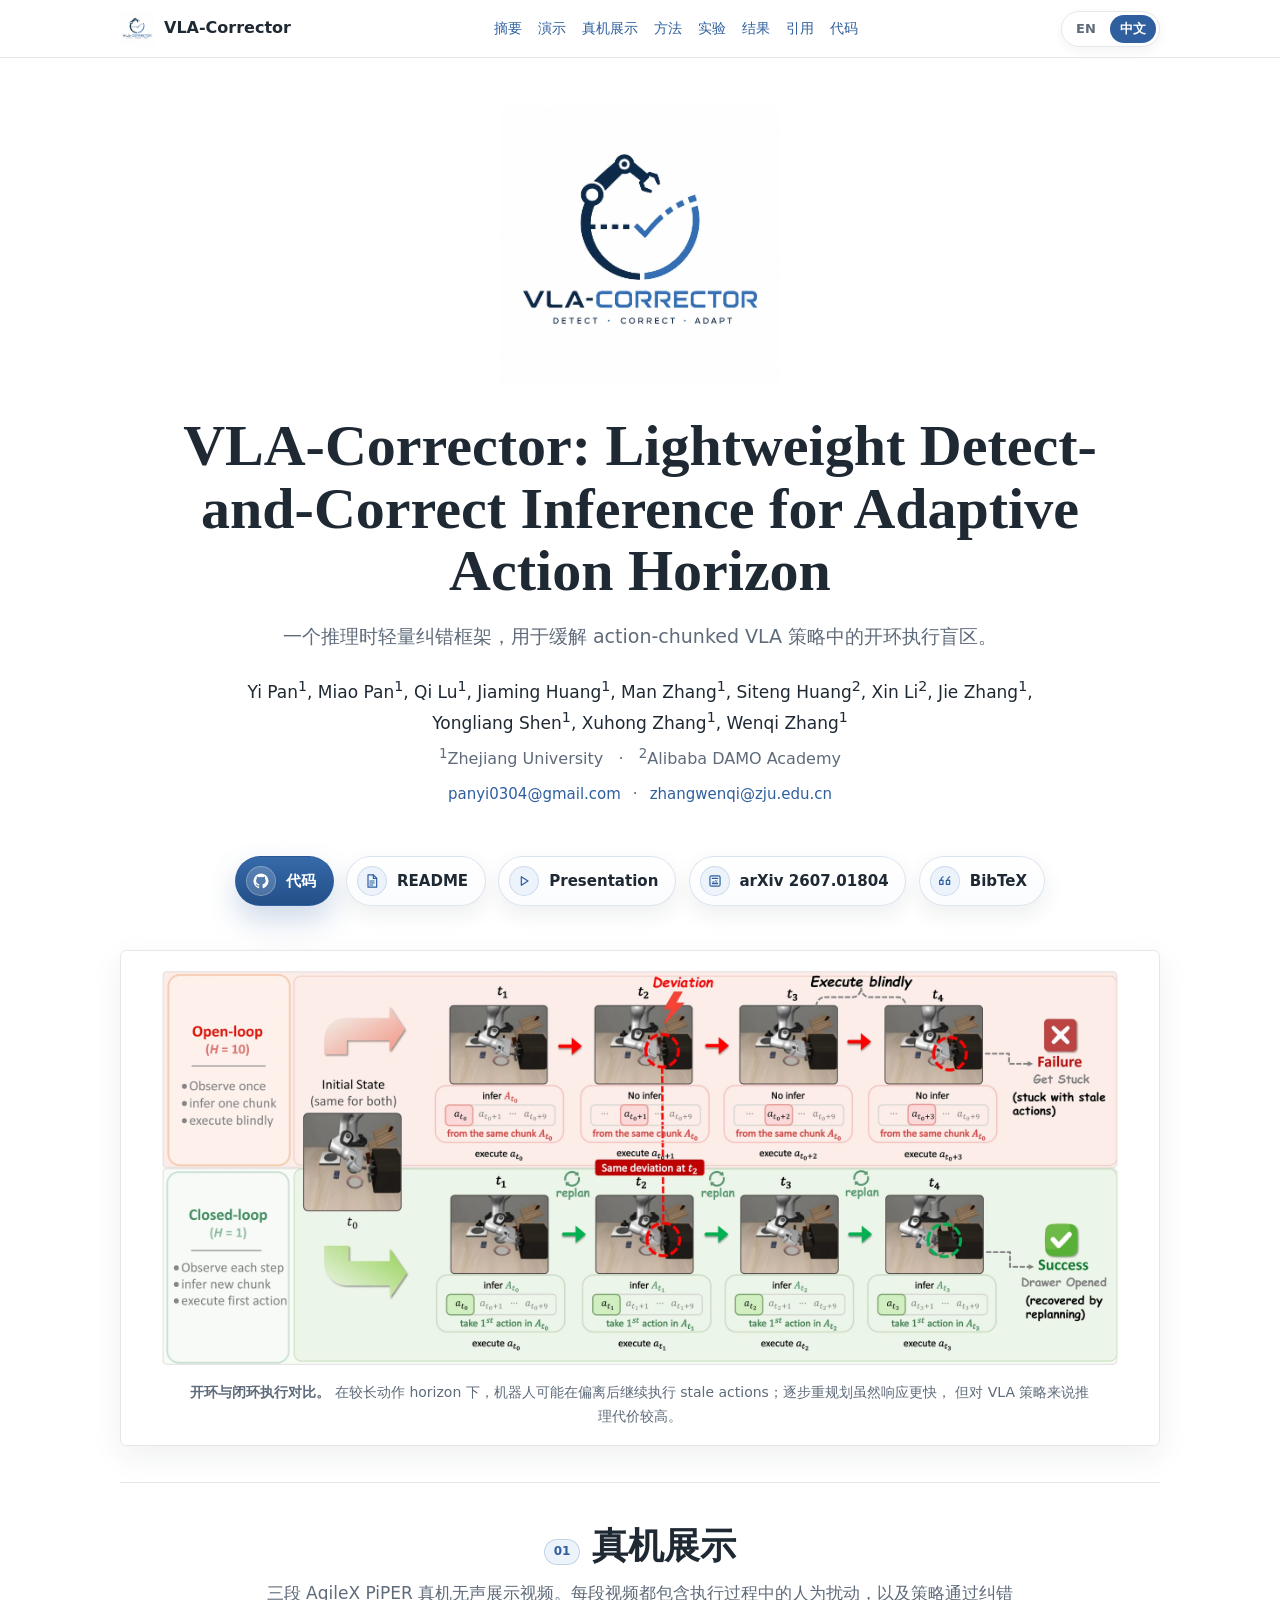
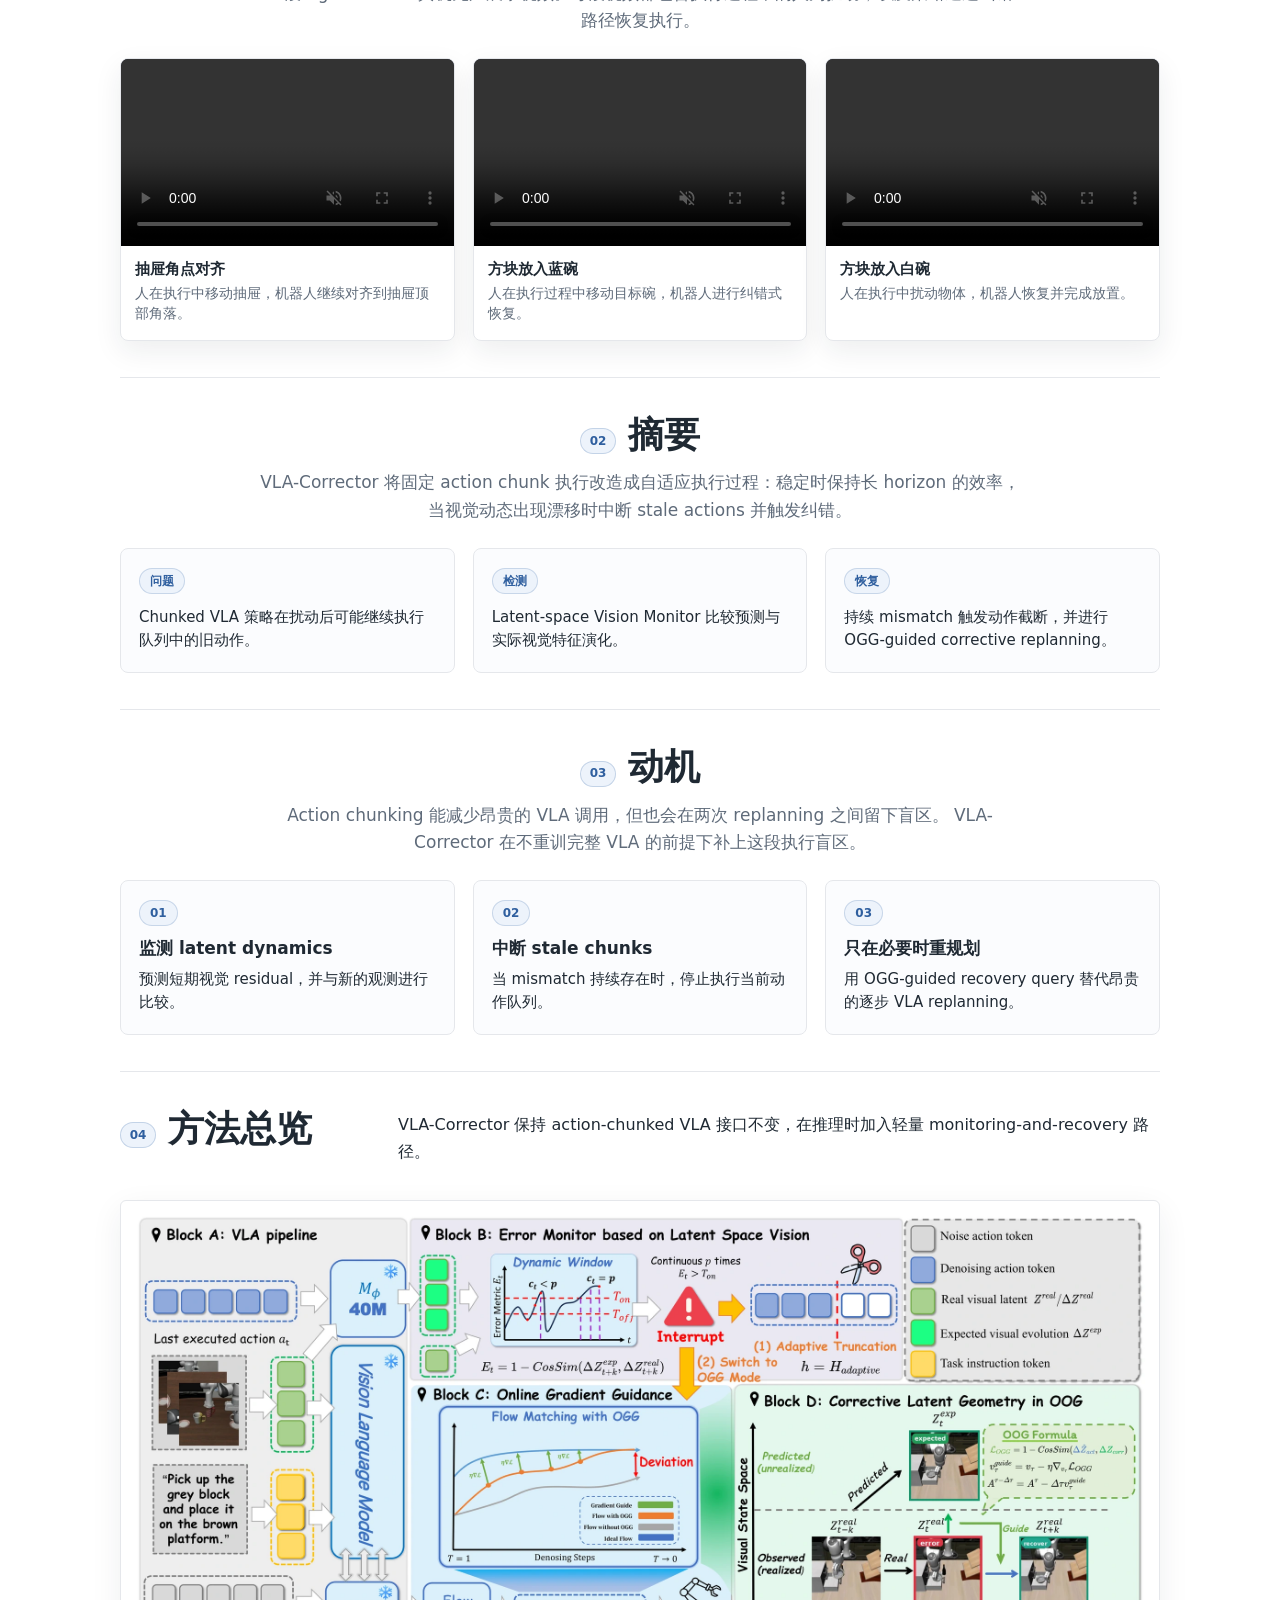
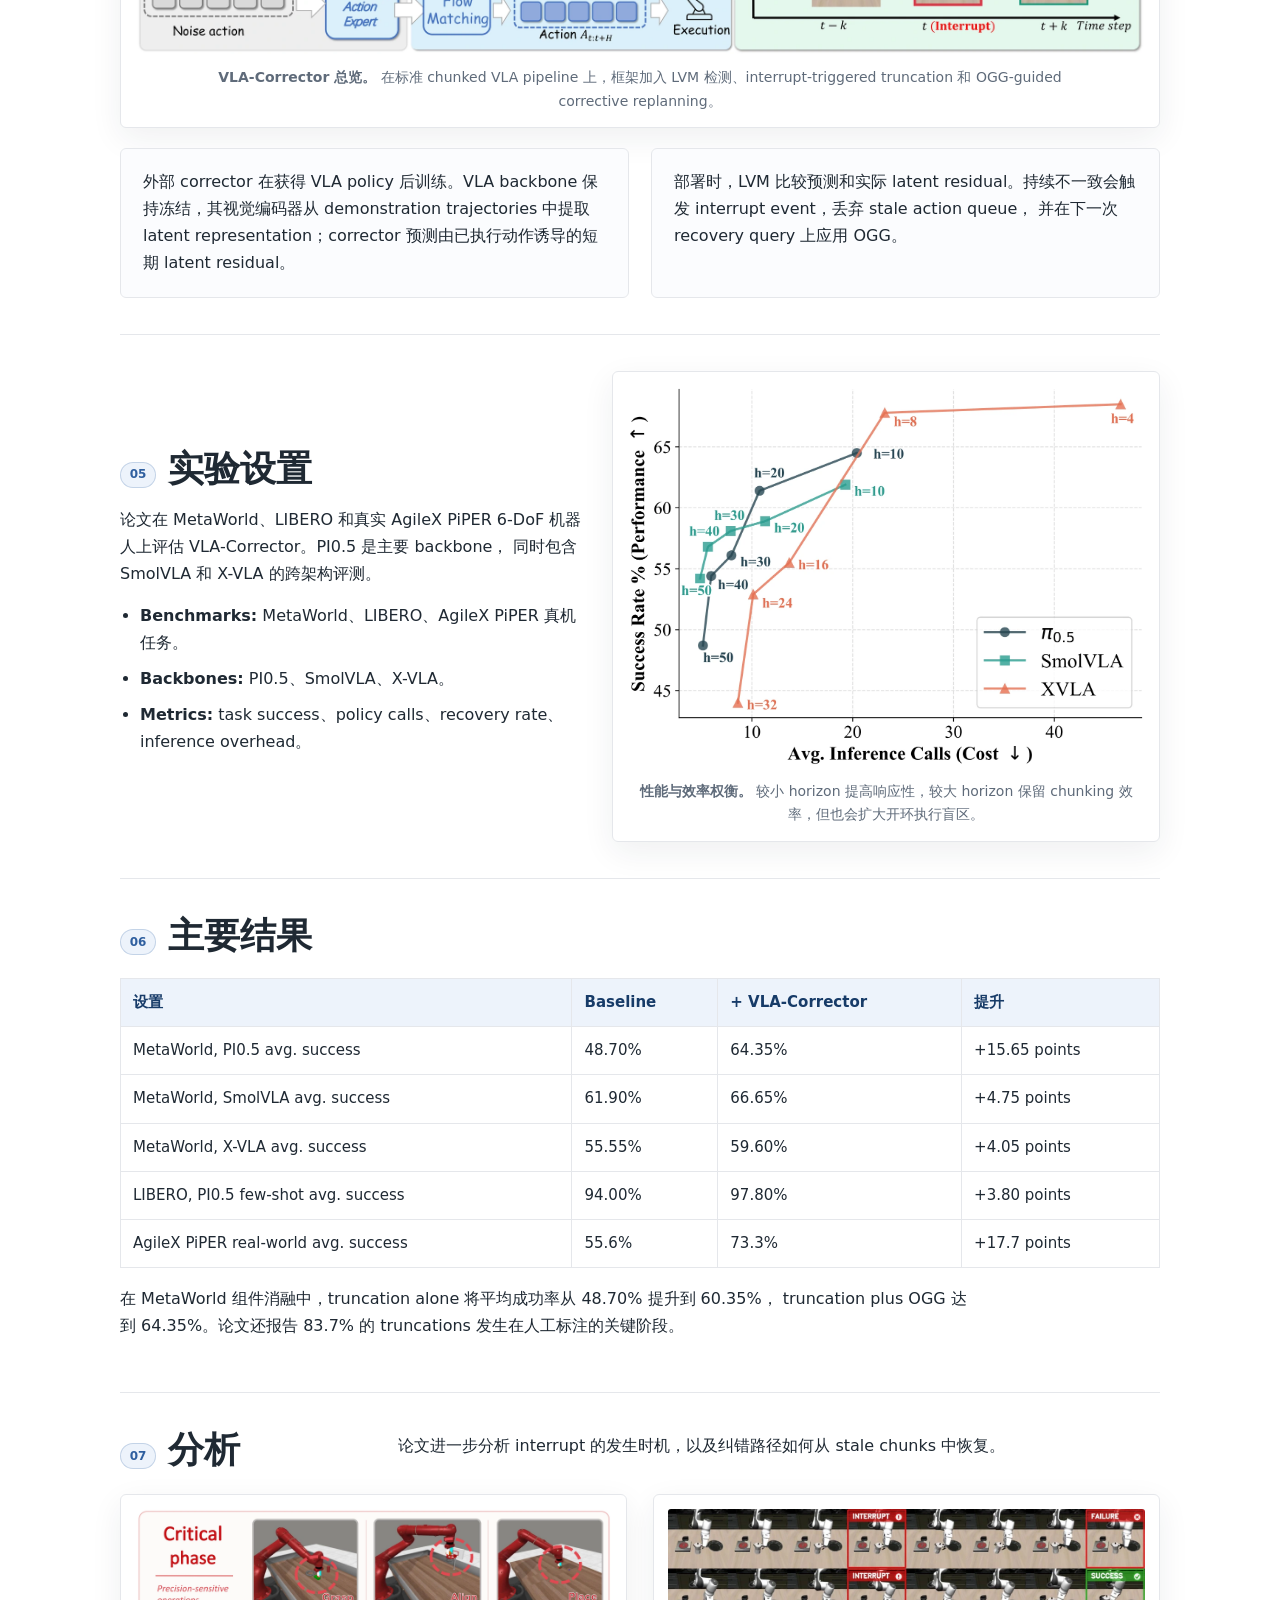
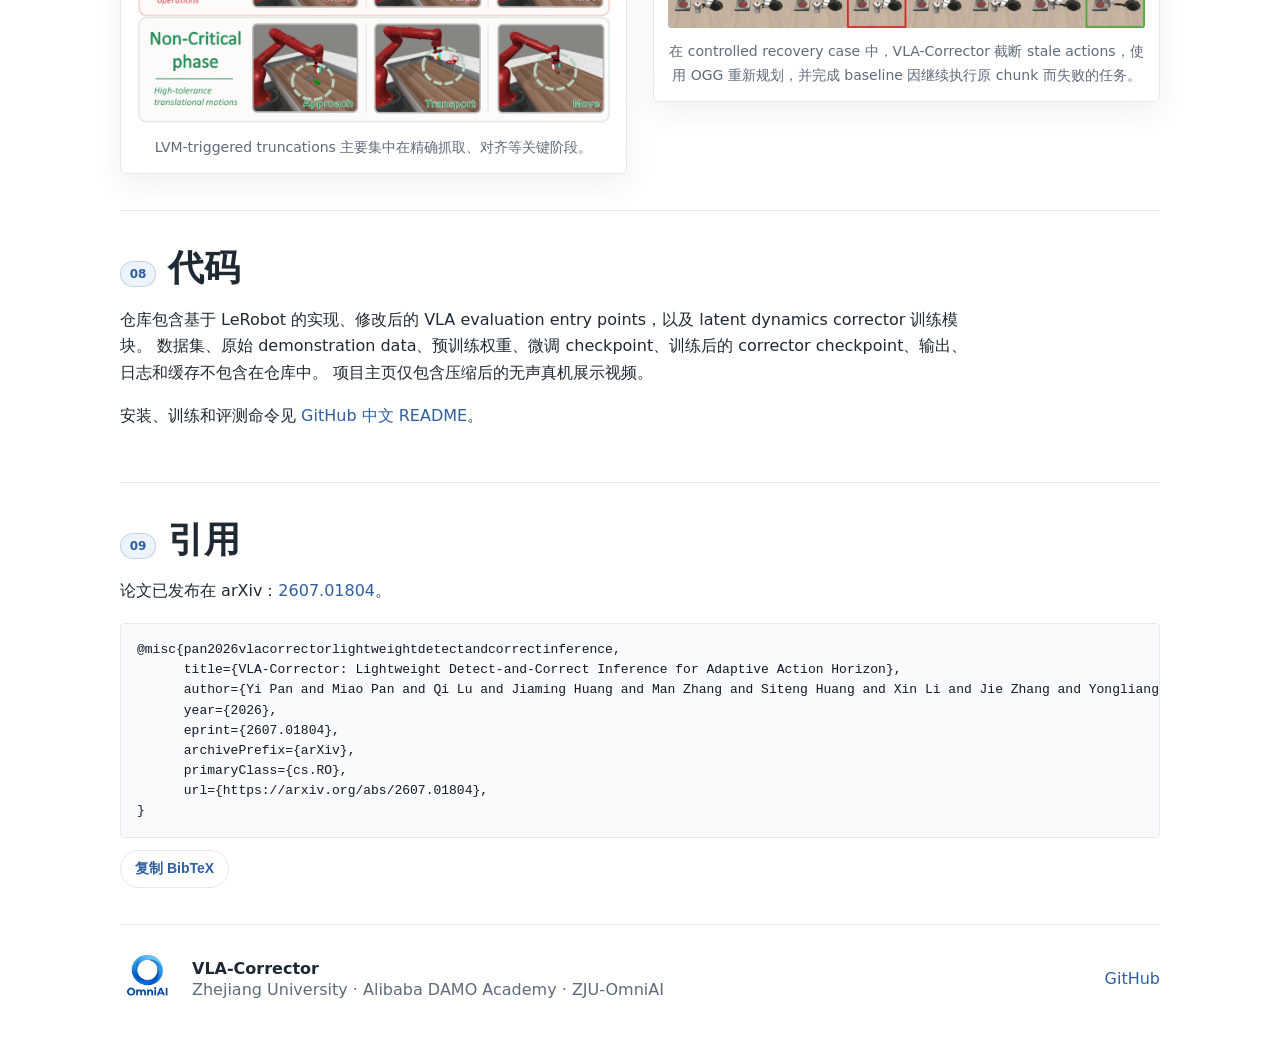
==== docs/index_zh.html @ ba4fb80b "Update arXiv links and presentation viewer" ====
<!doctype html>
<html lang="zh-CN">
  <head>
    <meta charset="utf-8" />
    <meta name="viewport" content="width=device-width, initial-scale=1" />
    <title>VLA-Corrector 中文主页</title>
    <meta
      name="description"
      content="VLA-Corrector：面向自适应动作 horizon 的轻量级检测与纠错推理框架。"
    />
    <link rel="icon" href="assets/branding/vla_corrector_logo.png" />
    <link rel="stylesheet" href="assets/css/style.css?v=presentation-v1" />
  </head>
  <body>
    <header class="topbar">
      <a class="topbar-brand" href="#top">
        <img src="assets/branding/vla_corrector_logo.webp" alt="VLA-Corrector logo" />
        <span>VLA-Corrector</span>
      </a>
      <nav aria-label="页面导航">
        <a href="#abstract">摘要</a>
        <a href="#presentationEmbed">演示</a>
        <a href="#demos">真机展示</a>
        <a href="#method">方法</a>
        <a href="#experiments">实验</a>
        <a href="#results">结果</a>
        <a href="#citation">引用</a>
        <a href="https://github.com/ZJU-OmniAI/vla-corrector">代码</a>
      </nav>
      <div class="language-switch" aria-label="语言切换">
        <a href="index.html">EN</a>
        <a class="active" href="index_zh.html" aria-current="page">中文</a>
      </div>
    </header>

    <main id="top">
      <section class="hero">
        <img class="hero-logo" src="assets/branding/vla_corrector_logo.webp" alt="VLA-Corrector logo" />
        <h1>VLA-Corrector: Lightweight Detect-and-Correct Inference for Adaptive Action Horizon</h1>
        <p class="tagline">
          一个推理时轻量纠错框架，用于缓解 action-chunked VLA 策略中的开环执行盲区。
        </p>
        <p class="authors">
          Yi Pan<sup>1</sup>, Miao Pan<sup>1</sup>, Qi Lu<sup>1</sup>, Jiaming Huang<sup>1</sup>,
          Man Zhang<sup>1</sup>, Siteng Huang<sup>2</sup>, Xin Li<sup>2</sup>, Jie Zhang<sup>1</sup>,
          Yongliang Shen<sup>1</sup>, Xuhong Zhang<sup>1</sup>, Wenqi Zhang<sup>1</sup>
        </p>
        <p class="affiliation">
          <sup>1</sup>Zhejiang University &nbsp;&nbsp;·&nbsp;&nbsp; <sup>2</sup>Alibaba DAMO Academy
        </p>
        <p class="emails">
          <a href="mailto:panyi0304@gmail.com">panyi0304@gmail.com</a>
          <span aria-hidden="true">·</span>
          <a href="mailto:zhangwenqi@zju.edu.cn">zhangwenqi@zju.edu.cn</a>
        </p>
        <div class="links" aria-label="项目资源">
          <a class="btn primary" href="https://github.com/ZJU-OmniAI/vla-corrector">
            <span class="i" aria-hidden="true">
              <svg class="github-mark" viewBox="0 0 24 24" role="img">
                <path
                  d="M12 .7a11.3 11.3 0 0 0-3.6 22c.6.1.8-.2.8-.6v-2.1c-3.2.7-3.9-1.4-3.9-1.4-.5-1.3-1.2-1.7-1.2-1.7-1-.7.1-.7.1-.7 1.1.1 1.7 1.2 1.7 1.2 1 1.7 2.7 1.2 3.3.9.1-.7.4-1.2.7-1.5-2.6-.3-5.3-1.3-5.3-5.6 0-1.2.4-2.3 1.2-3.1-.1-.3-.5-1.5.1-3 0 0 .9-.3 3.1 1.2a10.6 10.6 0 0 1 5.6 0c2.1-1.5 3.1-1.2 3.1-1.2.6 1.5.2 2.7.1 3 .7.8 1.2 1.9 1.2 3.1 0 4.4-2.7 5.3-5.3 5.6.4.4.8 1.1.8 2.2v3.2c0 .3.2.7.8.6A11.3 11.3 0 0 0 12 .7Z"
                />
              </svg>
            </span>
            <span>代码</span>
          </a>
          <a class="btn ghost" href="https://github.com/ZJU-OmniAI/vla-corrector/blob/main/README_zh.md">
            <span class="i" aria-hidden="true">
              <svg viewBox="0 0 24 24" role="img">
                <path d="M6 2.8h8.2L19 7.6v13.6H6V2.8Z" />
                <path d="M14 3v5h5" />
                <path d="M8.8 12h6.4M8.8 15h6.4M8.8 18h4.2" />
              </svg>
            </span>
            <span>README</span>
          </a>
          <a
            class="btn ghost"
            id="presentBtn"
            href="#presentationEmbed"
            role="button"
            aria-expanded="false"
            aria-controls="presentationEmbed"
          >
            <span class="i" aria-hidden="true">
              <svg viewBox="0 0 24 24" role="img">
                <path d="M8 5.5v13l10-6.5-10-6.5Z" />
              </svg>
            </span>
            <span data-presentation-label>Presentation</span>
          </a>
          <a class="btn ghost" href="https://arxiv.org/abs/2607.01804" target="_blank" rel="noopener">
            <span class="i" aria-hidden="true">
              <svg class="arxiv-mark" viewBox="0 0 24 24" role="img">
                <rect x="4.4" y="4.2" width="15.2" height="15.6" rx="2.2" />
                <path d="M8 8.1h8M8 15.9h8" />
                <text x="12" y="14.3" text-anchor="middle">aX</text>
              </svg>
            </span>
            <span>arXiv 2607.01804</span>
          </a>
          <a class="btn ghost" href="#citation">
            <span class="i" aria-hidden="true">
              <svg viewBox="0 0 24 24" role="img">
                <path d="M8 11H5.8c.1-2.7 1.2-4.4 3.4-5.3" />
                <path d="M9 11v6H4v-6h5Z" />
                <path d="M18 11h-2.2c.1-2.7 1.2-4.4 3.4-5.3" />
                <path d="M19 11v6h-5v-6h5Z" />
              </svg>
            </span>
            <span>BibTeX</span>
          </a>
        </div>
      </section>

      <section class="presentation-embed" id="presentationEmbed" aria-label="内嵌演示文稿">
        <div class="presentation-pad">
          <div class="presentation-frame">
            <div class="presentation-bar">
              <span class="presentation-eyebrow"><span class="dot"></span>Presentation</span>
              <div class="presentation-actions">
                <a class="presentation-action" href="presentation.html" target="_blank" rel="noopener">
                  <span>Open full</span>
                </a>
                <button class="presentation-action" type="button" id="presentClose">
                  <span>Collapse</span>
                </button>
              </div>
            </div>
            <div class="presentation-stage">
              <iframe
                id="presentIframe"
                title="VLA-Corrector presentation"
                data-src="presentation.html?v=arxiv-v1"
                allowfullscreen
              ></iframe>
            </div>
          </div>
        </div>
      </section>

      <section class="teaser-section" aria-labelledby="teaser-caption">
        <figure class="paper-figure-frame teaser-card">
          <picture>
            <source srcset="assets/images/teaser_open_loop_vs_closed_loop.webp" type="image/webp" />
            <img
              class="paper-image"
              src="assets/images/teaser_open_loop_vs_closed_loop.png"
              alt="Open-loop versus closed-loop execution comparison"
            />
          </picture>
          <figcaption id="teaser-caption" class="caption teaser-caption">
            <strong>开环与闭环执行对比。</strong>
            在较长动作 horizon 下，机器人可能在偏离后继续执行 stale actions；逐步重规划虽然响应更快，
            但对 VLA 策略来说推理代价较高。
          </figcaption>
        </figure>
      </section>

      <section id="demos" class="content-section demo-section">
        <div class="section-head-center">
          <h2>真机展示</h2>
          <p>
            三段 AgileX PiPER 真机无声展示视频。每段视频都包含执行过程中的人为扰动，以及策略通过纠错路径恢复执行。
          </p>
        </div>
        <div class="video-grid" aria-label="真机展示视频">
          <figure class="video-card">
            <video controls muted playsinline preload="metadata">
              <source src="assets/videos/drawer_alignment_perturbation.mp4" type="video/mp4" />
            </video>
            <figcaption>
              <strong>抽屉角点对齐</strong>
              <span>人在执行中移动抽屉，机器人继续对齐到抽屉顶部角落。</span>
            </figcaption>
          </figure>
          <figure class="video-card">
            <video controls muted playsinline preload="metadata">
              <source src="assets/videos/block_to_blue_bowl_perturbation.mp4" type="video/mp4" />
            </video>
            <figcaption>
              <strong>方块放入蓝碗</strong>
              <span>人在执行过程中移动目标碗，机器人进行纠错式恢复。</span>
            </figcaption>
          </figure>
          <figure class="video-card">
            <video controls muted playsinline preload="metadata">
              <source src="assets/videos/block_to_white_bowl_perturbation.mp4" type="video/mp4" />
            </video>
            <figcaption>
              <strong>方块放入白碗</strong>
              <span>人在执行中扰动物体，机器人恢复并完成放置。</span>
            </figcaption>
          </figure>
        </div>
      </section>

      <section id="abstract" class="content-section">
        <div class="section-head-center">
          <h2>摘要</h2>
          <p>
            VLA-Corrector 将固定 action chunk 执行改造成自适应执行过程：稳定时保持长 horizon 的效率，
            当视觉动态出现漂移时中断 stale actions 并触发纠错。
          </p>
        </div>
        <div class="insight-grid">
          <article class="insight-card">
            <span>问题</span>
            <p>Chunked VLA 策略在扰动后可能继续执行队列中的旧动作。</p>
          </article>
          <article class="insight-card">
            <span>检测</span>
            <p>Latent-space Vision Monitor 比较预测与实际视觉特征演化。</p>
          </article>
          <article class="insight-card">
            <span>恢复</span>
            <p>持续 mismatch 触发动作截断，并进行 OGG-guided corrective replanning。</p>
          </article>
        </div>
      </section>

      <section id="motivation" class="content-section">
        <div class="section-head-center">
          <h2>动机</h2>
          <p>
            Action chunking 能减少昂贵的 VLA 调用，但也会在两次 replanning 之间留下盲区。
            VLA-Corrector 在不重训完整 VLA 的前提下补上这段执行盲区。
          </p>
        </div>
        <div class="idea-cards" aria-label="核心思想">
          <article class="idea-card">
            <span class="idea-index">01</span>
            <h3>监测 latent dynamics</h3>
            <p>预测短期视觉 residual，并与新的观测进行比较。</p>
          </article>
          <article class="idea-card">
            <span class="idea-index">02</span>
            <h3>中断 stale chunks</h3>
            <p>当 mismatch 持续存在时，停止执行当前动作队列。</p>
          </article>
          <article class="idea-card">
            <span class="idea-index">03</span>
            <h3>只在必要时重规划</h3>
            <p>用 OGG-guided recovery query 替代昂贵的逐步 VLA replanning。</p>
          </article>
        </div>
      </section>

      <section id="method" class="content-section">
        <div class="section-intro">
          <h2>方法总览</h2>
          <p>
            VLA-Corrector 保持 action-chunked VLA 接口不变，在推理时加入轻量 monitoring-and-recovery 路径。
          </p>
        </div>
        <figure class="paper-figure-frame method-frame">
          <picture>
            <source srcset="assets/images/method_overview.webp" type="image/webp" />
            <img
              class="paper-image"
              src="assets/images/method_overview.png"
              alt="VLA-Corrector method overview"
              loading="lazy"
            />
          </picture>
          <figcaption class="caption">
            <strong>VLA-Corrector 总览。</strong>
            在标准 chunked VLA pipeline 上，框架加入 LVM 检测、interrupt-triggered truncation 和
            OGG-guided corrective replanning。
          </figcaption>
        </figure>
        <div class="note-grid">
          <p>
            外部 corrector 在获得 VLA policy 后训练。VLA backbone 保持冻结，其视觉编码器从 demonstration trajectories
            中提取 latent representation；corrector 预测由已执行动作诱导的短期 latent residual。
          </p>
          <p>
            部署时，LVM 比较预测和实际 latent residual。持续不一致会触发 interrupt event，丢弃 stale action queue，
            并在下一次 recovery query 上应用 OGG。
          </p>
        </div>
      </section>

      <section id="experiments" class="content-section">
        <div class="split-layout">
          <div class="split-copy">
            <h2>实验设置</h2>
            <p>
              论文在 MetaWorld、LIBERO 和真实 AgileX PiPER 6-DoF 机器人上评估 VLA-Corrector。PI0.5 是主要 backbone，
              同时包含 SmolVLA 和 X-VLA 的跨架构评测。
            </p>
            <ul class="compact-list">
              <li><strong>Benchmarks:</strong> MetaWorld、LIBERO、AgileX PiPER 真机任务。</li>
              <li><strong>Backbones:</strong> PI0.5、SmolVLA、X-VLA。</li>
              <li><strong>Metrics:</strong> task success、policy calls、recovery rate、inference overhead。</li>
            </ul>
          </div>
          <figure class="paper-figure-frame side-frame">
            <picture>
              <source srcset="assets/images/results_pareto.webp" type="image/webp" />
              <img
                class="paper-image"
                src="assets/images/results_pareto.png"
                alt="Performance efficiency trade-off across fixed action horizons"
                loading="lazy"
              />
            </picture>
            <figcaption class="caption">
              <strong>性能与效率权衡。</strong>
              较小 horizon 提高响应性，较大 horizon 保留 chunking 效率，但也会扩大开环执行盲区。
            </figcaption>
          </figure>
        </div>
      </section>

      <section id="results" class="content-section">
        <h2>主要结果</h2>
        <div class="table-wrap">
          <table>
            <thead>
              <tr>
                <th>设置</th>
                <th>Baseline</th>
                <th>+ VLA-Corrector</th>
                <th>提升</th>
              </tr>
            </thead>
            <tbody>
              <tr>
                <td>MetaWorld, PI0.5 avg. success</td>
                <td>48.70%</td>
                <td>64.35%</td>
                <td>+15.65 points</td>
              </tr>
              <tr>
                <td>MetaWorld, SmolVLA avg. success</td>
                <td>61.90%</td>
                <td>66.65%</td>
                <td>+4.75 points</td>
              </tr>
              <tr>
                <td>MetaWorld, X-VLA avg. success</td>
                <td>55.55%</td>
                <td>59.60%</td>
                <td>+4.05 points</td>
              </tr>
              <tr>
                <td>LIBERO, PI0.5 few-shot avg. success</td>
                <td>94.00%</td>
                <td>97.80%</td>
                <td>+3.80 points</td>
              </tr>
              <tr>
                <td>AgileX PiPER real-world avg. success</td>
                <td>55.6%</td>
                <td>73.3%</td>
                <td>+17.7 points</td>
              </tr>
            </tbody>
          </table>
        </div>
        <p>
          在 MetaWorld 组件消融中，truncation alone 将平均成功率从 48.70% 提升到 60.35%，
          truncation plus OGG 达到 64.35%。论文还报告 83.7% 的 truncations 发生在人工标注的关键阶段。
        </p>
      </section>

      <section id="analysis" class="content-section">
        <div class="section-intro">
          <h2>分析</h2>
          <p>
            论文进一步分析 interrupt 的发生时机，以及纠错路径如何从 stale chunks 中恢复。
          </p>
        </div>
        <div class="figure-grid">
          <figure class="paper-figure-frame">
            <picture>
              <source srcset="assets/images/truncation_phase_analysis.webp" type="image/webp" />
              <img
                class="paper-image"
                src="assets/images/truncation_phase_analysis.png"
                alt="Task-phase analysis of LVM-triggered truncation"
                loading="lazy"
              />
            </picture>
            <figcaption class="caption">
              LVM-triggered truncations 主要集中在精确抓取、对齐等关键阶段。
            </figcaption>
          </figure>
          <figure class="paper-figure-frame">
            <picture>
              <source srcset="assets/images/qualitative_recovery.webp" type="image/webp" />
              <img
                class="paper-image"
                src="assets/images/qualitative_recovery.png"
                alt="Controlled recovery case"
                loading="lazy"
              />
            </picture>
            <figcaption class="caption">
              在 controlled recovery case 中，VLA-Corrector 截断 stale actions，使用 OGG 重新规划，并完成 baseline
              因继续执行原 chunk 而失败的任务。
            </figcaption>
          </figure>
        </div>
      </section>

      <section id="code" class="content-section">
        <h2>代码</h2>
        <p>
          仓库包含基于 LeRobot 的实现、修改后的 VLA evaluation entry points，以及 latent dynamics corrector 训练模块。
          数据集、原始 demonstration data、预训练权重、微调 checkpoint、训练后的 corrector checkpoint、输出、日志和缓存不包含在仓库中。
          项目主页仅包含压缩后的无声真机展示视频。
        </p>
        <p>
          安装、训练和评测命令见 <a href="https://github.com/ZJU-OmniAI/vla-corrector/blob/main/README_zh.md">GitHub 中文 README</a>。
        </p>
      </section>

      <section id="citation" class="content-section">
        <h2>引用</h2>
        <p>论文已发布在 arXiv：<a href="https://arxiv.org/abs/2607.01804">2607.01804</a>。</p>
        <pre id="bibtex"><code>@misc{pan2026vlacorrectorlightweightdetectandcorrectinference,
      title={VLA-Corrector: Lightweight Detect-and-Correct Inference for Adaptive Action Horizon},
      author={Yi Pan and Miao Pan and Qi Lu and Jiaming Huang and Man Zhang and Siteng Huang and Xin Li and Jie Zhang and Yongliang Shen and Xuhong Zhang and Wenqi Zhang},
      year={2026},
      eprint={2607.01804},
      archivePrefix={arXiv},
      primaryClass={cs.RO},
      url={https://arxiv.org/abs/2607.01804},
}</code></pre>
        <button class="copy-button" type="button" data-copy-bibtex data-copied-label="已复制" data-copy-label="复制 BibTeX" data-select-label="请选择 BibTeX">复制 BibTeX</button>
      </section>
    </main>

    <footer class="footer">
      <img src="assets/branding/lab_logo.webp" alt="ZJU-OmniAI logo" />
      <div>
        <strong>VLA-Corrector</strong>
        <span>Zhejiang University · Alibaba DAMO Academy · ZJU-OmniAI</span>
      </div>
      <a href="https://github.com/ZJU-OmniAI/vla-corrector">GitHub</a>
    </footer>

    <script src="assets/js/main.js?v=presentation-v1"></script>
  </body>
</html>
---- docs/assets/css/style.css ----
:root {
  --bg: #ffffff;
  --paper: #f7f7f4;
  --text: #1f2933;
  --muted: #5f6b7a;
  --line: #e5e7eb;
  --blue: #2f5f9f;
  --blue-soft: #edf3fb;
  --soft-panel: #fbfcfe;
  --max: 1040px;
}

* {
  box-sizing: border-box;
}

html {
  scroll-behavior: smooth;
}

body {
  margin: 0;
  background: var(--bg);
  color: var(--text);
  font-family: ui-sans-serif, system-ui, -apple-system, BlinkMacSystemFont, "Segoe UI", sans-serif;
  line-height: 1.68;
  counter-reset: page-section;
}

a {
  color: var(--blue);
  text-decoration: none;
}

a:hover {
  text-decoration: underline;
}

.topbar {
  position: sticky;
  top: 0;
  z-index: 20;
  display: flex;
  align-items: center;
  justify-content: space-between;
  gap: 20px;
  min-height: 58px;
  padding: 10px max(18px, calc((100vw - var(--max)) / 2));
  border-bottom: 1px solid var(--line);
  background: rgba(255, 255, 255, 0.94);
  backdrop-filter: blur(10px);
}

.topbar-brand {
  display: inline-flex;
  align-items: center;
  gap: 10px;
  color: var(--text);
  font-weight: 700;
}

.topbar-brand img {
  width: 34px;
  height: 34px;
  object-fit: contain;
}

.topbar nav {
  display: flex;
  flex-wrap: wrap;
  justify-content: flex-end;
  gap: 16px;
  font-size: 14px;
}

.language-switch {
  display: inline-flex;
  align-items: center;
  gap: 3px;
  border: 1px solid var(--line);
  border-radius: 999px;
  padding: 3px;
  background: #fff;
  box-shadow: 0 4px 12px rgba(31, 41, 51, 0.05);
  font-size: 13px;
  font-weight: 750;
}

.language-switch a {
  display: inline-flex;
  align-items: center;
  justify-content: center;
  min-width: 42px;
  min-height: 28px;
  border-radius: 999px;
  padding: 3px 10px;
  color: var(--muted);
}

.language-switch a:hover {
  text-decoration: none;
  color: var(--blue);
}

.language-switch a.active {
  background: var(--blue);
  color: #fff;
}

.hero,
.content-section,
.figure-section,
.footer {
  width: min(calc(100% - 34px), var(--max));
  margin: 0 auto;
}

.hero {
  padding: 48px 0 24px;
  text-align: center;
}

.hero-logo {
  width: min(280px, 58vw);
  height: auto;
  margin-bottom: 20px;
}

.project-name {
  margin: 0 0 8px;
  color: var(--blue);
  font-size: 15px;
  font-weight: 700;
  letter-spacing: 0.03em;
  text-transform: uppercase;
}

h1 {
  max-width: 930px;
  margin: 0 auto 18px;
  font-family: Georgia, "Times New Roman", serif;
  font-size: clamp(34px, 5vw, 58px);
  font-weight: 700;
  line-height: 1.08;
  letter-spacing: 0;
}

.tagline {
  max-width: 800px;
  margin: 0 auto 20px;
  color: var(--muted);
  font-size: 19px;
}

.authors {
  max-width: 850px;
  margin: 22px auto 6px;
  color: var(--text);
  font-size: 17px;
}

.affiliation {
  margin: 0 auto 8px;
  color: var(--muted);
}

.emails {
  display: inline-flex;
  flex-wrap: wrap;
  justify-content: center;
  gap: 8px 12px;
  margin: 0 auto 24px;
  color: var(--muted);
  font-size: 15px;
}

.links {
  display: flex;
  flex-wrap: wrap;
  justify-content: center;
  align-items: center;
  gap: 0.78rem;
  margin: 1.55rem auto 0;
}

.btn {
  display: inline-flex;
  align-items: center;
  justify-content: center;
  gap: 0.62rem;
  min-height: 46px;
  border: 1px solid rgba(47, 95, 159, 0.16);
  border-radius: 999px;
  padding: 0.56rem 1.05rem 0.56rem 0.62rem;
  background: linear-gradient(180deg, #ffffff, #f8fafc);
  color: var(--text);
  font-size: 0.94rem;
  font-weight: 750;
  letter-spacing: 0;
  line-height: 1;
  box-shadow: 0 8px 22px rgba(31, 41, 51, 0.08);
  transition:
    border-color 150ms ease,
    transform 150ms ease,
    background 150ms ease,
    box-shadow 150ms ease;
}

.btn:hover {
  border-color: rgba(47, 95, 159, 0.42);
  box-shadow: 0 14px 28px rgba(47, 95, 159, 0.15);
  text-decoration: none;
  transform: translateY(-1px);
}

.btn.is-open {
  border-color: rgba(47, 95, 159, 0.42);
  background: linear-gradient(180deg, #edf3fb, #ffffff);
  box-shadow: 0 14px 30px rgba(47, 95, 159, 0.14);
}

.btn.primary {
  border-color: rgba(47, 95, 159, 0.56);
  background: linear-gradient(180deg, #356aa9, #244f88);
  color: #fff;
  box-shadow: 0 14px 30px rgba(47, 95, 159, 0.24);
}

.btn.ghost {
  background: linear-gradient(180deg, #ffffff, #fbfcfe);
}

.btn.disabled {
  cursor: default;
  color: var(--muted);
  opacity: 0.9;
}

.btn.disabled:hover {
  border-color: var(--line);
  box-shadow: 0 8px 22px rgba(31, 41, 51, 0.06);
  transform: none;
}

.btn .i {
  display: grid;
  place-items: center;
  flex: 0 0 30px;
  width: 30px;
  height: 30px;
  border: 1px solid rgba(47, 95, 159, 0.16);
  border-radius: 50%;
  background: var(--blue-soft);
  color: var(--blue);
}

.btn.primary .i {
  border-color: rgba(255, 255, 255, 0.26);
  background: rgba(255, 255, 255, 0.18);
  color: #fff;
}

.btn.disabled .i {
  border-color: var(--line);
  background: #f3f5f7;
  color: var(--muted);
}

.btn svg {
  display: block;
  width: 16px;
  height: 16px;
}

.btn svg path,
.btn svg rect {
  fill: none;
  stroke: currentColor;
  stroke-width: 1.8;
  stroke-linecap: round;
  stroke-linejoin: round;
}

.btn .github-mark path {
  fill: currentColor;
  stroke: none;
}

.btn .arxiv-mark text {
  fill: currentColor;
  font: 800 7px/1 Georgia, "Times New Roman", serif;
}

.figure-section {
  padding: 18px 0 34px;
}

.presentation-embed {
  max-height: 0;
  overflow: hidden;
  border-top: 1px solid transparent;
  border-bottom: 1px solid transparent;
  background: linear-gradient(180deg, #f7f9fc, #ffffff);
  transition:
    max-height 420ms ease,
    border-color 220ms ease;
}

.presentation-embed.open {
  max-height: min(86vw, 980px);
  border-color: var(--line);
}

.presentation-pad {
  width: min(calc(100% - 34px), 1120px);
  margin: 0 auto;
  padding: 18px 0 30px;
}

.presentation-frame {
  overflow: hidden;
  border: 1px solid rgba(47, 95, 159, 0.18);
  border-radius: 12px;
  background: #ffffff;
  box-shadow: 0 18px 44px rgba(31, 41, 51, 0.12);
}

.presentation-bar {
  display: flex;
  align-items: center;
  justify-content: space-between;
  gap: 16px;
  padding: 11px 14px;
  border-bottom: 1px solid var(--line);
  background: #fbfcfe;
}

.presentation-eyebrow {
  display: inline-flex;
  align-items: center;
  gap: 8px;
  color: var(--blue);
  font-size: 13px;
  font-weight: 850;
  letter-spacing: 0.03em;
  text-transform: uppercase;
}

.presentation-eyebrow .dot {
  width: 8px;
  height: 8px;
  border-radius: 50%;
  background: var(--blue);
  box-shadow: 0 0 0 5px rgba(47, 95, 159, 0.12);
}

.presentation-actions {
  display: flex;
  flex-wrap: wrap;
  justify-content: flex-end;
  gap: 8px;
}

.presentation-action {
  display: inline-flex;
  align-items: center;
  min-height: 30px;
  border: 1px solid rgba(47, 95, 159, 0.18);
  border-radius: 999px;
  padding: 5px 11px;
  background: #ffffff;
  color: var(--text);
  font: inherit;
  font-size: 13px;
  font-weight: 750;
  cursor: pointer;
}

.presentation-action:hover {
  border-color: rgba(47, 95, 159, 0.42);
  color: var(--blue);
  text-decoration: none;
}

.presentation-stage {
  background: #101827;
}

.presentation-stage iframe {
  display: block;
  width: 100%;
  aspect-ratio: 16 / 9;
  border: 0;
  background: #101827;
}

.content-section {
  counter-increment: page-section;
  padding: 36px 0;
  border-top: 1px solid var(--line);
}

.content-section h2 {
  margin: 0 0 16px;
  font-family: Georgia, "Times New Roman", serif;
  font-size: clamp(26px, 3vw, 36px);
  line-height: 1.2;
}

.content-section h2::before {
  content: counter(page-section, decimal-leading-zero);
  display: inline-flex;
  align-items: center;
  justify-content: center;
  min-width: 34px;
  height: 24px;
  margin-right: 12px;
  border: 1px solid rgba(47, 95, 159, 0.22);
  border-radius: 999px;
  color: var(--blue);
  background: var(--blue-soft);
  font-family: ui-sans-serif, system-ui, -apple-system, BlinkMacSystemFont, "Segoe UI", sans-serif;
  font-size: 12px;
  font-weight: 800;
  vertical-align: 0.18em;
}

.content-section p {
  max-width: 850px;
  margin: 0 0 16px;
  color: var(--text);
  font-size: 16px;
}

.section-head-center {
  max-width: 820px;
  margin: 0 auto 24px;
  text-align: center;
}

.section-head-center h2 {
  margin-bottom: 12px;
}

.section-head-center p {
  max-width: 760px;
  margin: 0 auto;
  color: var(--muted);
  font-size: 17px;
  line-height: 1.6;
}

.demo-section {
  padding-top: 42px;
}

.video-grid {
  display: grid;
  grid-template-columns: repeat(3, minmax(0, 1fr));
  gap: 18px;
}

.video-card {
  overflow: hidden;
  margin: 0;
  border: 1px solid var(--line);
  border-radius: 8px;
  background: #fff;
  box-shadow: 0 10px 28px rgba(31, 41, 51, 0.08);
}

.video-card video {
  display: block;
  width: 100%;
  aspect-ratio: 16 / 9;
  background: #0f172a;
  object-fit: cover;
}

.video-card figcaption {
  display: grid;
  gap: 4px;
  padding: 13px 14px 16px;
  color: var(--muted);
  font-size: 14px;
  line-height: 1.42;
}

.video-card figcaption strong {
  color: var(--text);
  font-size: 15px;
}

.video-card figcaption span {
  display: block;
}

.insight-grid,
.idea-cards {
  display: grid;
  grid-template-columns: repeat(3, minmax(0, 1fr));
  gap: 18px;
}

.insight-card,
.idea-card {
  margin: 0;
  border: 1px solid var(--line);
  border-radius: 8px;
  padding: 18px 18px 20px;
  background: var(--soft-panel);
}

.insight-card span,
.idea-index {
  display: inline-flex;
  align-items: center;
  justify-content: center;
  min-width: 34px;
  min-height: 24px;
  margin-bottom: 12px;
  border: 1px solid rgba(47, 95, 159, 0.2);
  border-radius: 999px;
  padding: 2px 10px;
  color: var(--blue);
  background: var(--blue-soft);
  font-size: 12px;
  font-weight: 800;
}

.insight-card p,
.idea-card p {
  max-width: none;
  margin: 0;
  color: var(--text);
  font-size: 15px;
  line-height: 1.55;
}

.idea-card h3 {
  margin: 0 0 8px;
  color: var(--text);
  font-size: 17px;
  line-height: 1.28;
}

.two-column {
  display: grid;
  grid-template-columns: repeat(2, minmax(0, 1fr));
  gap: 22px;
}

.two-column > div,
.note-grid p {
  border: 1px solid var(--line);
  border-radius: 6px;
  padding: 20px 22px;
  background: var(--soft-panel);
}

.two-column p {
  max-width: none;
  margin-bottom: 0;
}

.section-intro {
  display: grid;
  grid-template-columns: minmax(180px, 250px) minmax(0, 1fr);
  align-items: start;
  gap: 28px;
  margin-bottom: 18px;
}

.section-intro h2 {
  margin-bottom: 0;
}

.section-intro p {
  max-width: none;
  margin-top: 4px;
}

.paper-figure-frame {
  margin: 0;
  border: 1px solid var(--line);
  border-radius: 6px;
  padding: 14px;
  background: #fff;
  box-shadow: 0 10px 32px rgba(31, 41, 51, 0.07);
}

.paper-figure-frame picture {
  display: block;
}

.paper-image {
  display: block;
  width: 100%;
  height: auto;
  border-radius: 3px;
  background: var(--paper);
}

.teaser-section {
  width: min(calc(100% - 34px), var(--max));
  margin: 18px auto 36px;
  padding: 0;
  display: grid;
  justify-items: center;
}

.teaser-card {
  width: 100%;
  margin: 0 auto !important;
  display: flex;
  flex-direction: column;
  align-items: center;
  justify-content: center;
  padding: 16px;
  text-align: center;
}

.teaser-card picture {
  display: block;
  width: min(100%, 960px);
  margin: 0 auto;
}

.teaser-card .paper-image {
  margin: 0 auto;
}

.teaser-caption {
  width: min(100%, 900px);
  margin-left: auto;
  margin-right: auto;
}

.method-frame {
  margin: 14px 0 20px;
}

.note-grid {
  display: grid;
  grid-template-columns: repeat(2, minmax(0, 1fr));
  gap: 22px;
  margin-top: 16px;
}

.note-grid p {
  max-width: none;
  margin-bottom: 0;
}

.split-layout {
  display: grid;
  grid-template-columns: minmax(0, 0.92fr) minmax(360px, 1.08fr);
  align-items: center;
  gap: 26px;
}

.split-copy p {
  max-width: none;
}

.compact-list {
  margin: 16px 0 0;
  padding-left: 20px;
  color: var(--text);
}

.compact-list li {
  margin: 9px 0;
}

.side-frame {
  align-self: start;
}

.caption {
  max-width: 900px;
  margin: 12px auto 0;
  color: var(--muted);
  font-size: 14px;
  text-align: center;
}

.table-wrap {
  overflow-x: auto;
  margin: 20px 0 18px;
}

table {
  width: 100%;
  min-width: 760px;
  border-collapse: collapse;
  font-size: 15px;
}

th,
td {
  padding: 11px 12px;
  border: 1px solid var(--line);
  text-align: left;
}

th {
  background: var(--blue-soft);
  color: #173b68;
  font-weight: 700;
}

.figure-grid {
  display: grid;
  grid-template-columns: repeat(2, minmax(0, 1fr));
  align-items: start;
  gap: 26px;
}

pre {
  overflow-x: auto;
  margin: 18px 0 12px;
  border: 1px solid var(--line);
  border-radius: 4px;
  padding: 16px;
  background: #f8fafc;
  color: #111827;
  font-size: 13px;
  line-height: 1.55;
}

.copy-button {
  display: inline-flex;
  align-items: center;
  justify-content: center;
  min-height: 38px;
  border: 1px solid var(--line);
  border-radius: 999px;
  padding: 8px 14px;
  background: #fff;
  color: var(--blue);
  font-size: 14px;
  font-weight: 700;
  cursor: pointer;
}

.footer {
  display: flex;
  align-items: center;
  gap: 14px;
  padding: 28px 0 44px;
  border-top: 1px solid var(--line);
  color: var(--muted);
}

.footer img {
  width: 58px;
  max-height: 52px;
  object-fit: contain;
  height: auto;
}

.footer div {
  display: grid;
  flex: 1;
  line-height: 1.35;
}

.footer strong {
  color: var(--text);
}

@media (max-width: 860px) {
  .topbar {
    position: static;
    align-items: flex-start;
    flex-direction: column;
  }

  .topbar nav {
    justify-content: flex-start;
    gap: 10px 14px;
  }

  .presentation-bar {
    align-items: flex-start;
    flex-direction: column;
  }

  .presentation-actions {
    justify-content: flex-start;
  }

  .language-switch {
    align-self: flex-start;
  }

  .two-column,
  .section-intro,
  .note-grid,
  .split-layout,
  .figure-grid,
  .video-grid,
  .insight-grid,
  .idea-cards {
    grid-template-columns: 1fr;
  }

  .split-layout {
    gap: 24px;
  }
}

@media (max-width: 560px) {
  .hero {
    padding-top: 36px;
  }

  .hero-logo {
    width: min(220px, 68vw);
  }

  .links {
    display: grid;
    grid-template-columns: 1fr;
  }

  .btn {
    justify-content: flex-start;
  }

  .paper-figure-frame {
    padding: 9px;
  }

  .footer {
    align-items: flex-start;
    flex-direction: column;
  }
}
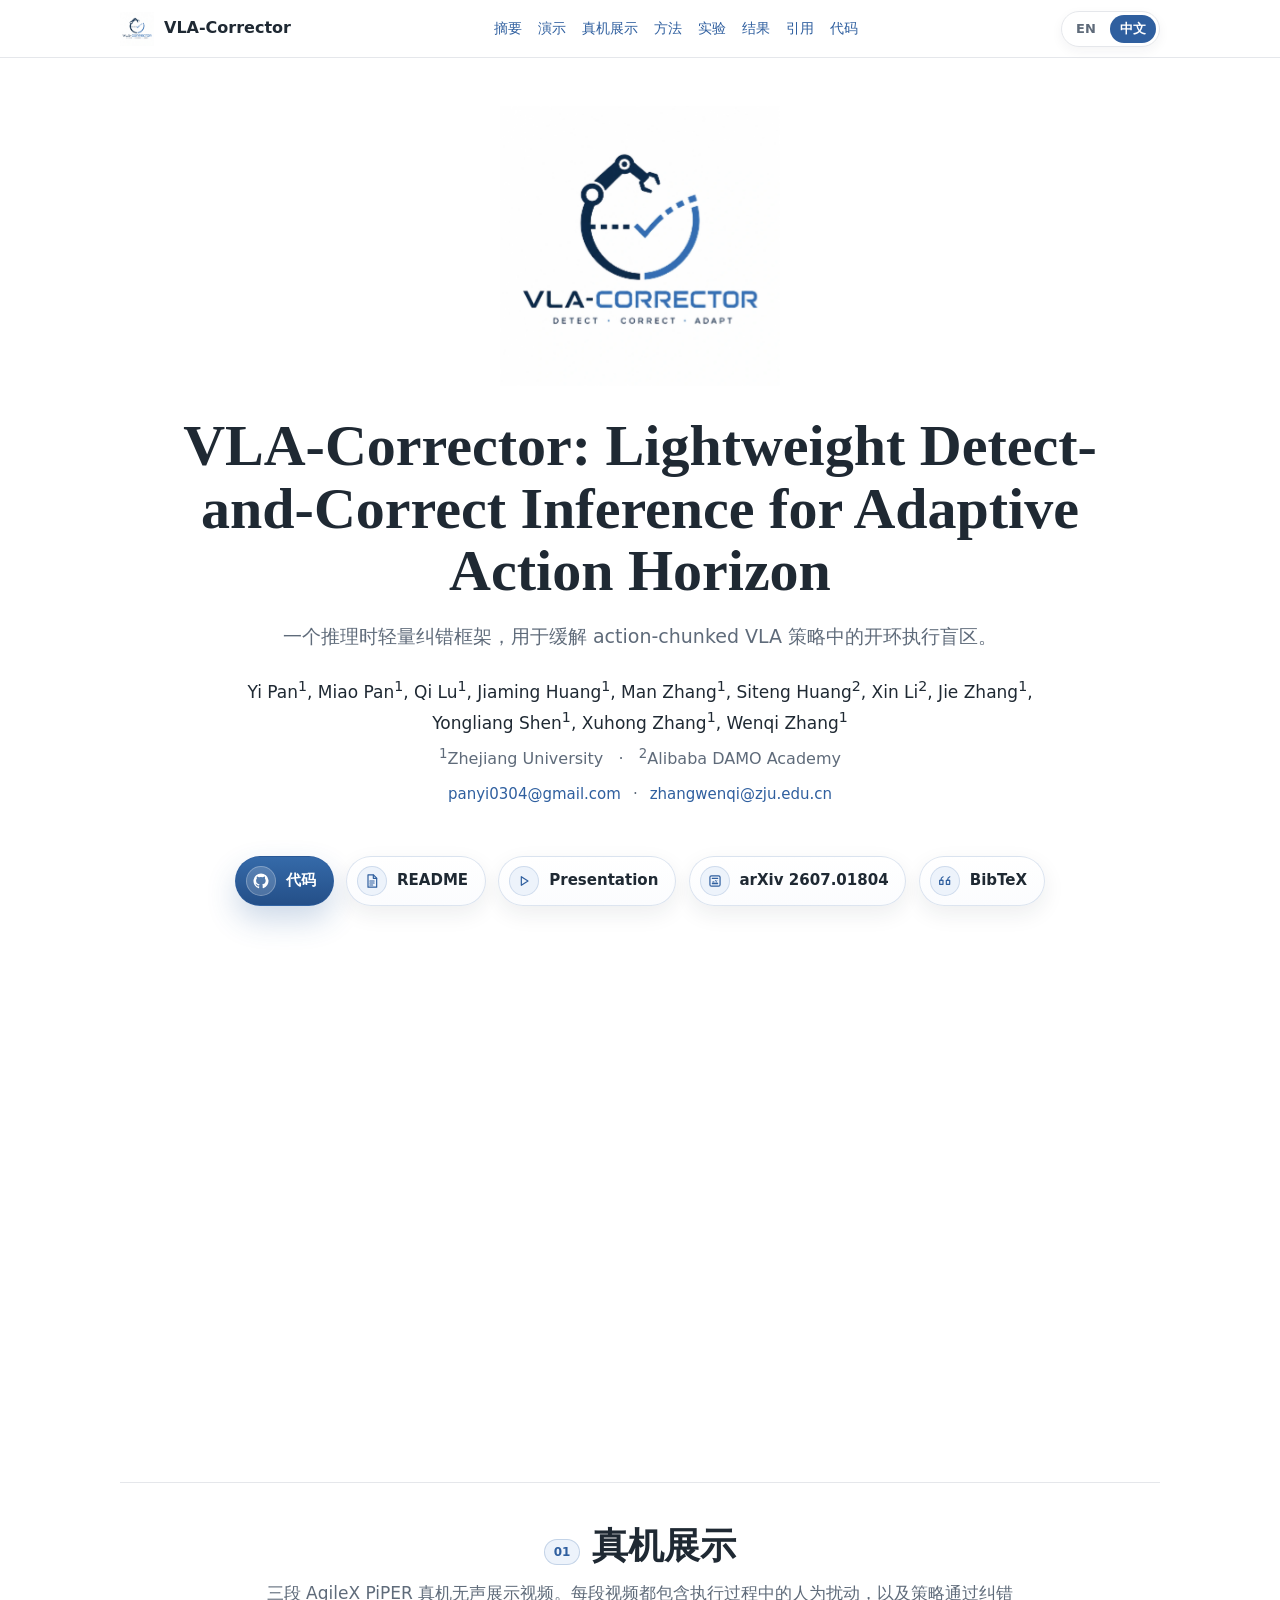
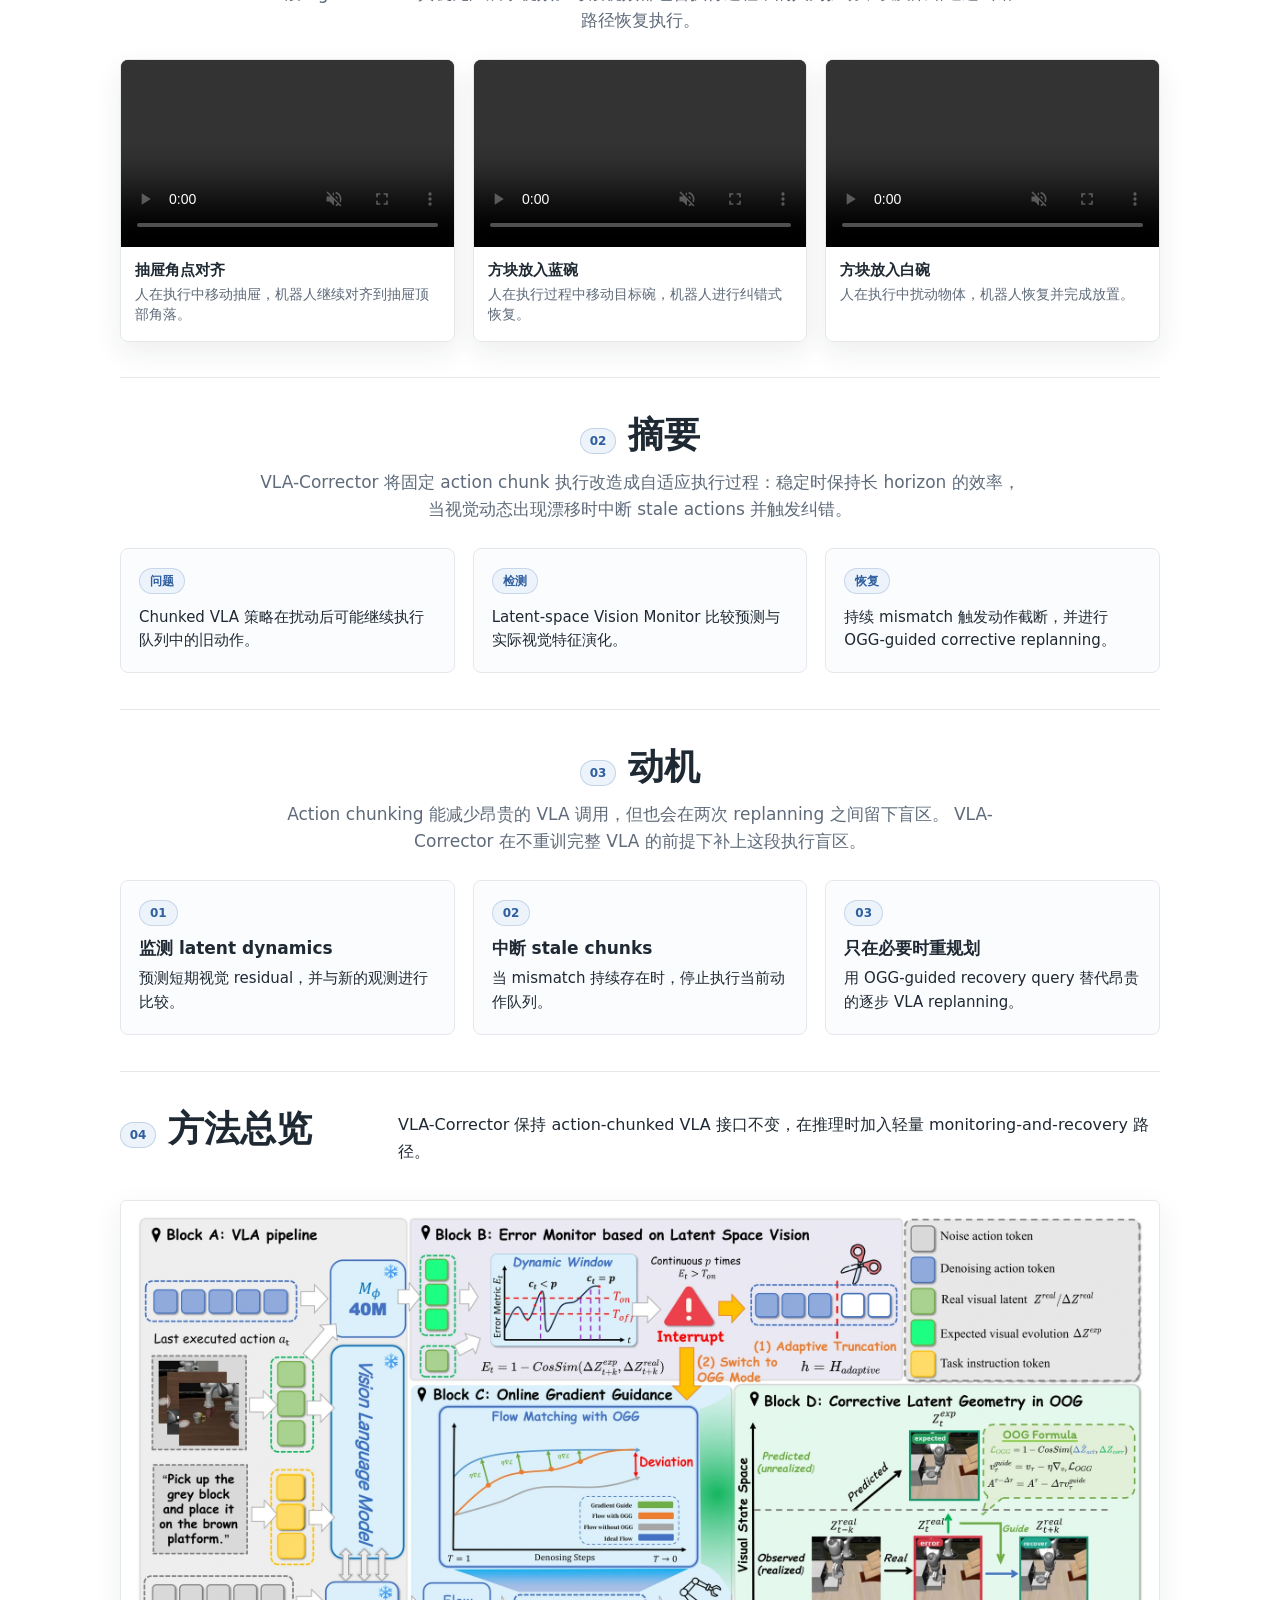
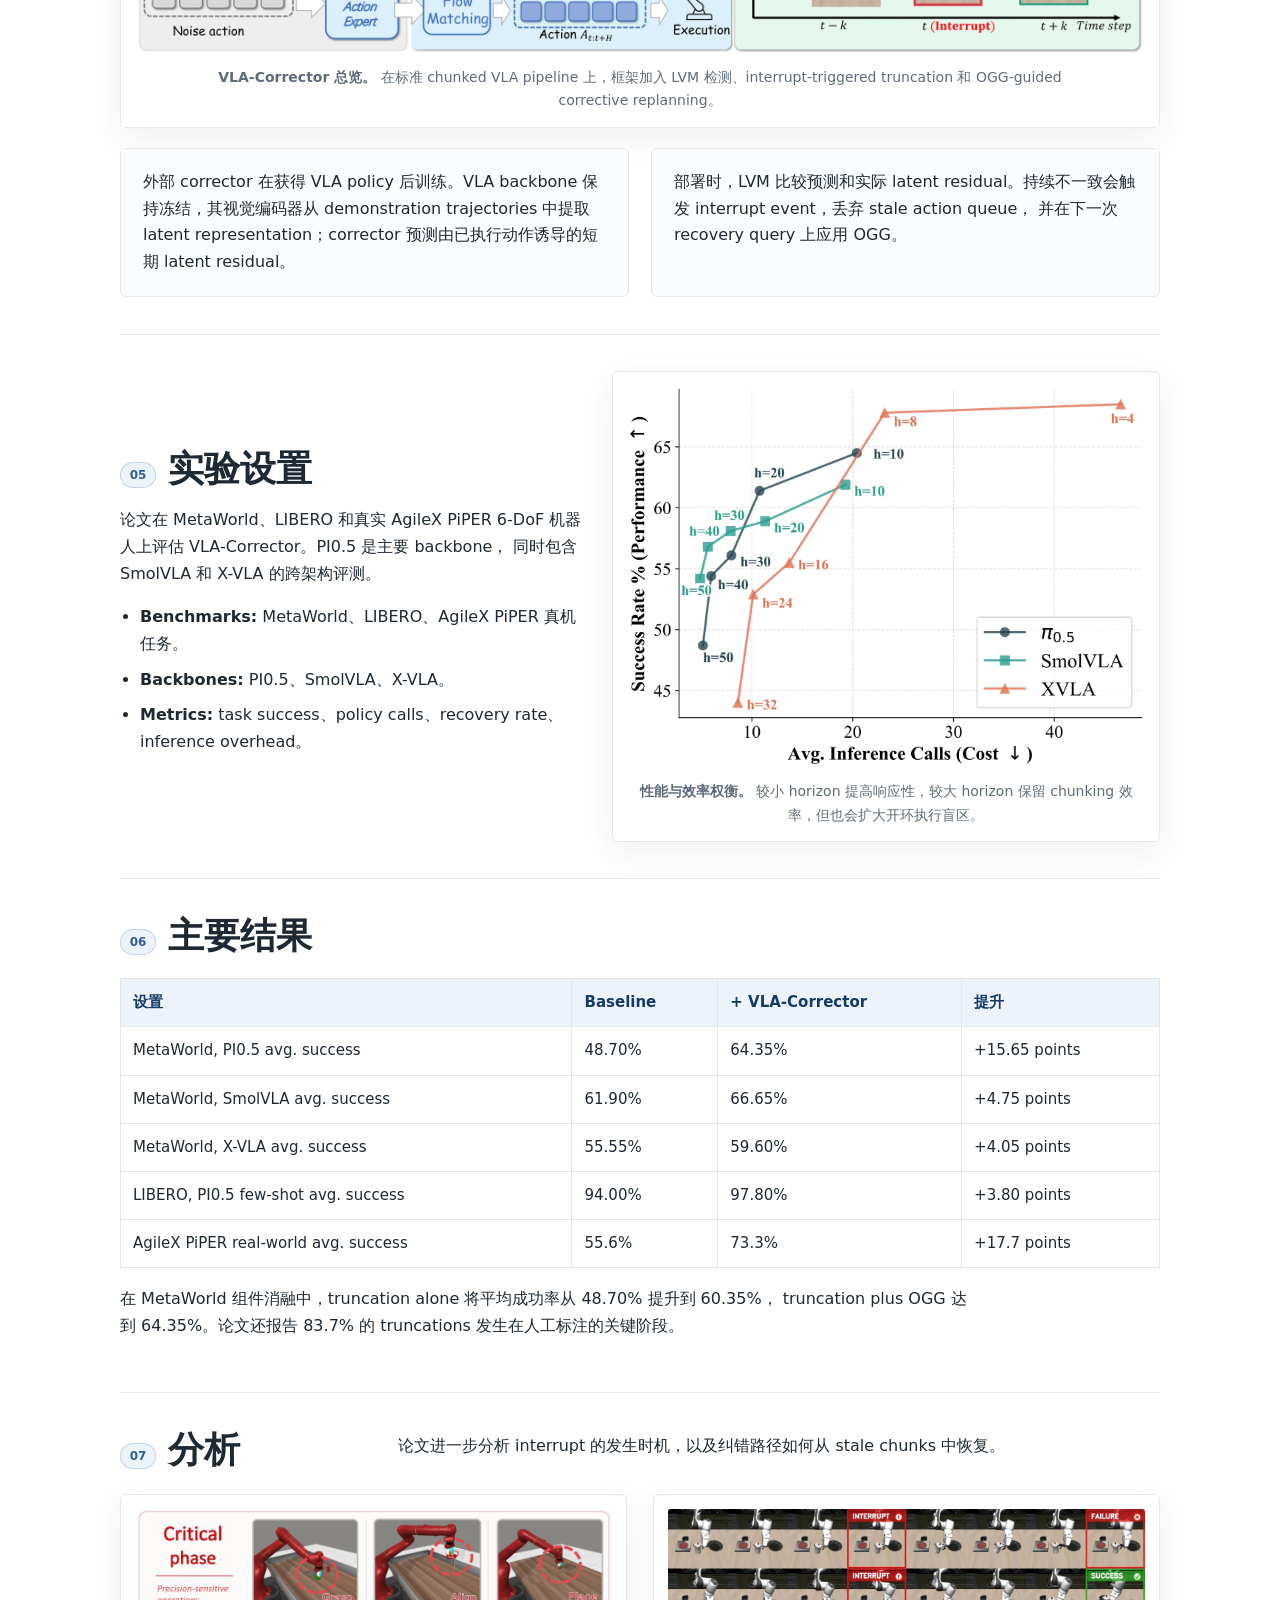
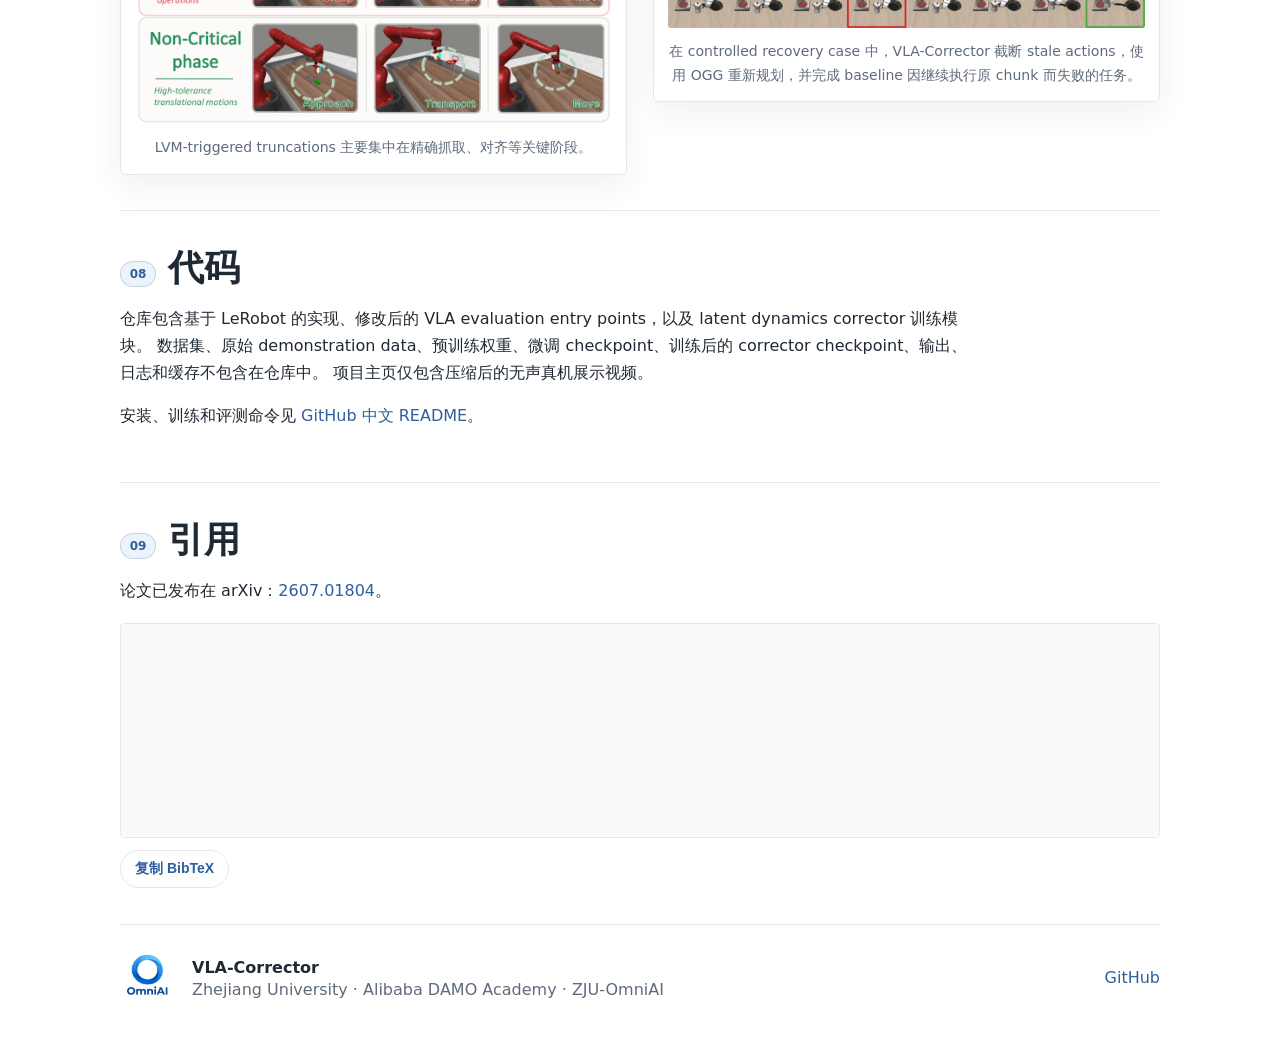
==== commit f4830961: "Add polished page entrance animations" ====
--- a/docs/index_zh.html
+++ b/docs/index_zh.html
@@ -1,5 +1,5 @@
 <!doctype html>
-<html lang="zh-CN">
+<html lang="zh-CN" class="page-loading">
   <head>
     <meta charset="utf-8" />
     <meta name="viewport" content="width=device-width, initial-scale=1" />
@@ -9,7 +9,10 @@
       content="VLA-Corrector：面向自适应动作 horizon 的轻量级检测与纠错推理框架。"
     />
     <link rel="icon" href="assets/branding/vla_corrector_logo.png" />
-    <link rel="stylesheet" href="assets/css/style.css?v=presentation-v1" />
+    <script>
+      document.documentElement.classList.add("js-enabled");
+    </script>
+    <link rel="stylesheet" href="assets/css/style.css?v=entrance-v1" />
   </head>
   <body>
     <header class="topbar">
@@ -442,6 +445,6 @@
       <a href="https://github.com/ZJU-OmniAI/vla-corrector">GitHub</a>
     </footer>
 
-    <script src="assets/js/main.js?v=presentation-v1"></script>
+    <script src="assets/js/main.js?v=entrance-v1"></script>
   </body>
 </html>
--- a/docs/assets/css/style.css
+++ b/docs/assets/css/style.css
@@ -25,6 +25,27 @@
   font-family: ui-sans-serif, system-ui, -apple-system, BlinkMacSystemFont, "Segoe UI", sans-serif;
   line-height: 1.68;
   counter-reset: page-section;
+}
+
+body::before {
+  content: "";
+  position: fixed;
+  inset: 0;
+  z-index: 80;
+  pointer-events: none;
+  opacity: 0;
+  background:
+    radial-gradient(circle at 50% 20%, rgba(47, 95, 159, 0.16), transparent 34%),
+    linear-gradient(180deg, rgba(255, 255, 255, 0.98), rgba(247, 249, 252, 0.92));
+  transition: opacity 520ms ease;
+}
+
+html.js-enabled.page-loading body::before {
+  opacity: 1;
+}
+
+html.js-enabled.page-ready body::before {
+  opacity: 0;
 }
 
 a {
@@ -770,6 +791,153 @@
   color: var(--text);
 }
 
+@media (prefers-reduced-motion: no-preference) {
+  @keyframes heroFloatIn {
+    from {
+      opacity: 0;
+      filter: blur(10px);
+      transform: translate3d(0, 26px, 0) scale(0.985);
+    }
+    to {
+      opacity: 1;
+      filter: blur(0);
+      transform: translate3d(0, 0, 0) scale(1);
+    }
+  }
+
+  @keyframes topbarDropIn {
+    from {
+      opacity: 0;
+      transform: translate3d(0, -18px, 0);
+    }
+    to {
+      opacity: 1;
+      transform: translate3d(0, 0, 0);
+    }
+  }
+
+  @keyframes paperFloat {
+    0% {
+      transform: translate3d(0, 0, 0);
+    }
+    50% {
+      transform: translate3d(0, -7px, 0);
+    }
+    100% {
+      transform: translate3d(0, 0, 0);
+    }
+  }
+
+  html.js-enabled.page-loading .topbar,
+  html.js-enabled.page-loading .hero > *,
+  html.js-enabled.page-loading .teaser-section {
+    opacity: 0;
+  }
+
+  html.js-enabled.page-ready .topbar {
+    animation: topbarDropIn 650ms cubic-bezier(0.2, 0.72, 0.18, 1) both;
+  }
+
+  html.js-enabled.page-ready .hero > * {
+    animation: heroFloatIn 820ms cubic-bezier(0.2, 0.72, 0.18, 1) both;
+  }
+
+  html.js-enabled.page-ready .hero-logo {
+    animation-delay: 90ms;
+  }
+
+  html.js-enabled.page-ready .hero h1 {
+    animation-delay: 180ms;
+  }
+
+  html.js-enabled.page-ready .tagline {
+    animation-delay: 270ms;
+  }
+
+  html.js-enabled.page-ready .authors {
+    animation-delay: 360ms;
+  }
+
+  html.js-enabled.page-ready .affiliation {
+    animation-delay: 420ms;
+  }
+
+  html.js-enabled.page-ready .emails {
+    animation-delay: 480ms;
+  }
+
+  html.js-enabled.page-ready .links {
+    animation-delay: 570ms;
+  }
+
+  html.js-enabled.page-ready .teaser-section {
+    animation: heroFloatIn 900ms 720ms cubic-bezier(0.2, 0.72, 0.18, 1) both;
+  }
+
+  html.js-enabled.page-ready .teaser-card {
+    animation: paperFloat 6.5s 1.7s ease-in-out infinite;
+    transform-origin: center;
+  }
+
+  .reveal-float {
+    opacity: 0;
+    filter: blur(7px);
+    transform: translate3d(0, 34px, 0);
+    transition:
+      opacity 720ms ease,
+      filter 720ms ease,
+      transform 720ms cubic-bezier(0.2, 0.72, 0.18, 1);
+    will-change: opacity, filter, transform;
+  }
+
+  .reveal-float.is-visible {
+    opacity: 1;
+    filter: blur(0);
+    transform: translate3d(0, 0, 0);
+  }
+
+  .video-card,
+  .insight-card,
+  .idea-card,
+  .result-card,
+  .paper-figure-frame,
+  .note-grid p,
+  .two-column > div {
+    transition:
+      transform 190ms ease,
+      box-shadow 190ms ease,
+      border-color 190ms ease;
+  }
+
+  .video-card:hover,
+  .insight-card:hover,
+  .idea-card:hover,
+  .result-card:hover,
+  .paper-figure-frame:hover,
+  .note-grid p:hover,
+  .two-column > div:hover {
+    border-color: rgba(47, 95, 159, 0.26);
+    box-shadow: 0 16px 38px rgba(31, 41, 51, 0.11);
+    transform: translate3d(0, -3px, 0);
+  }
+}
+
+@media (prefers-reduced-motion: reduce) {
+  *,
+  *::before,
+  *::after {
+    animation-duration: 0.001ms !important;
+    animation-iteration-count: 1 !important;
+    scroll-behavior: auto !important;
+    transition-duration: 0.001ms !important;
+  }
+
+  html.js-enabled.page-loading body::before,
+  html.js-enabled.page-ready body::before {
+    opacity: 0;
+  }
+}
+
 @media (max-width: 860px) {
   .topbar {
     position: static;
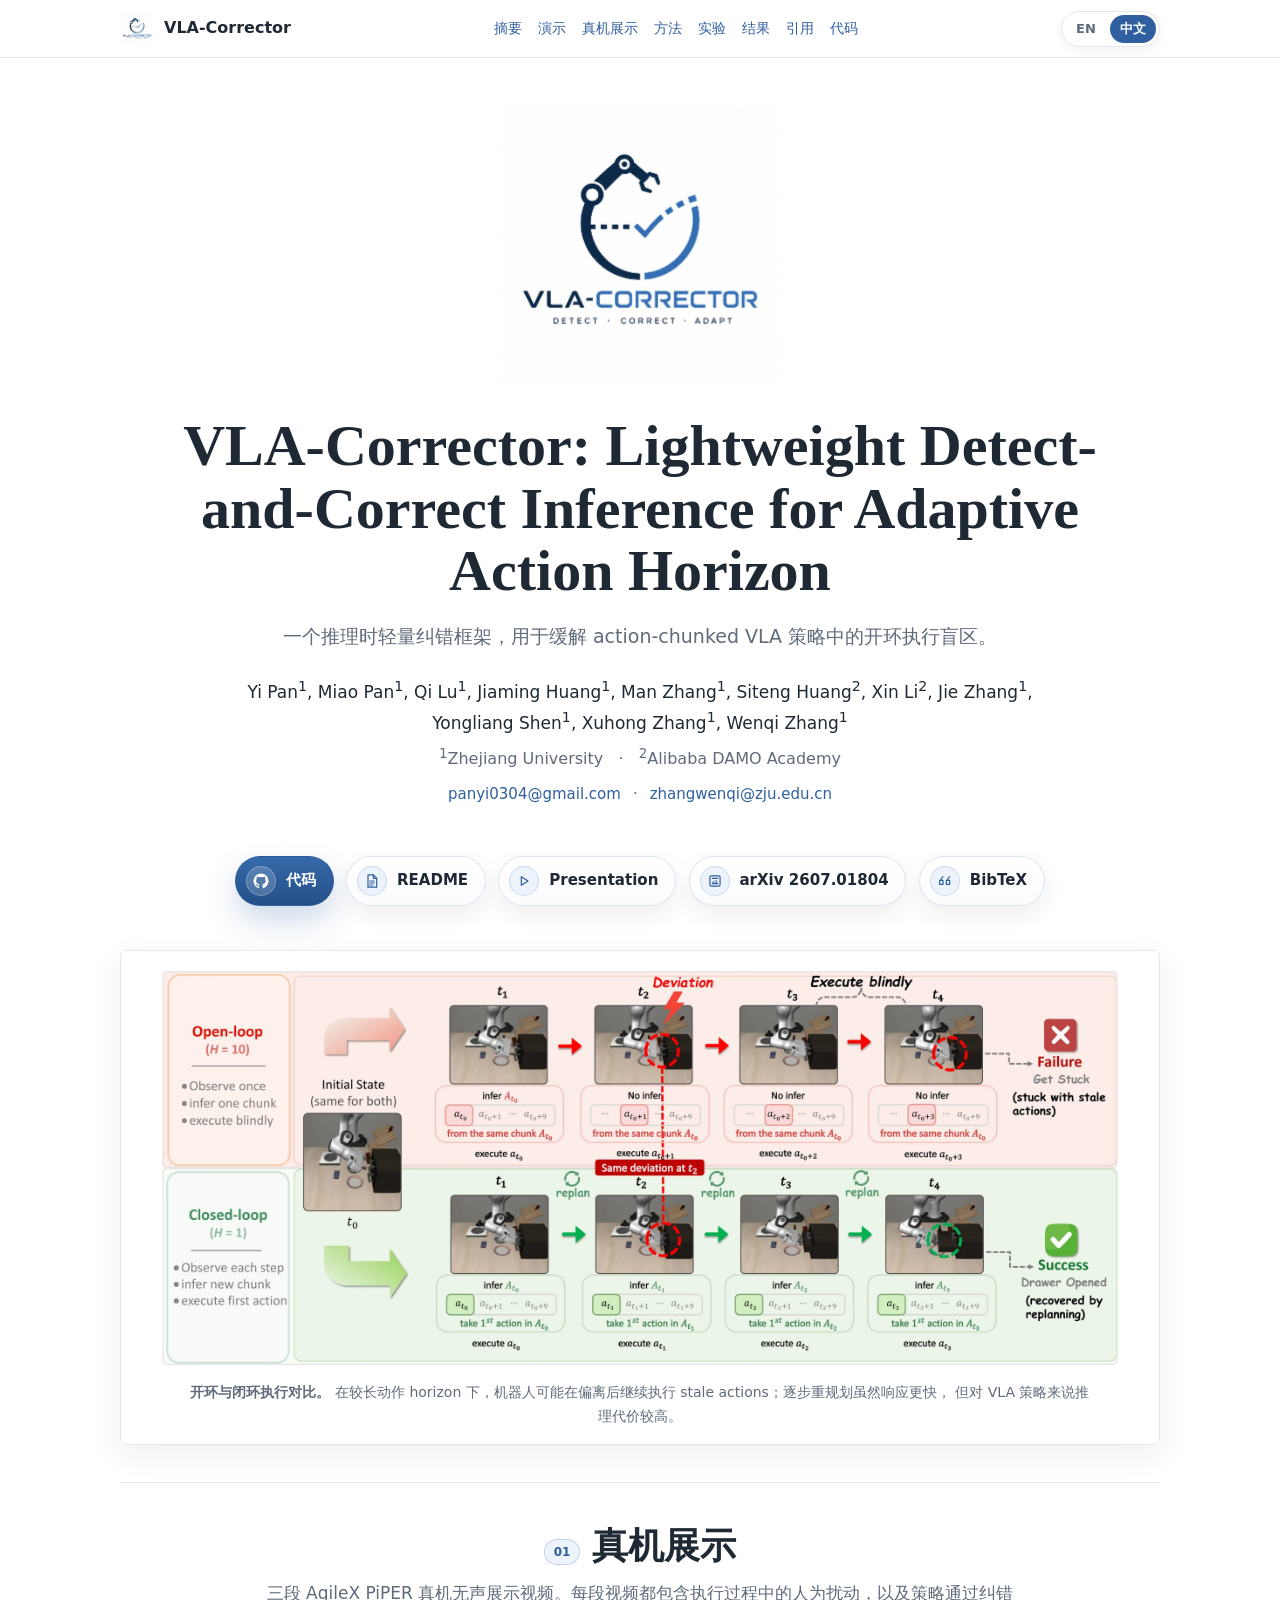
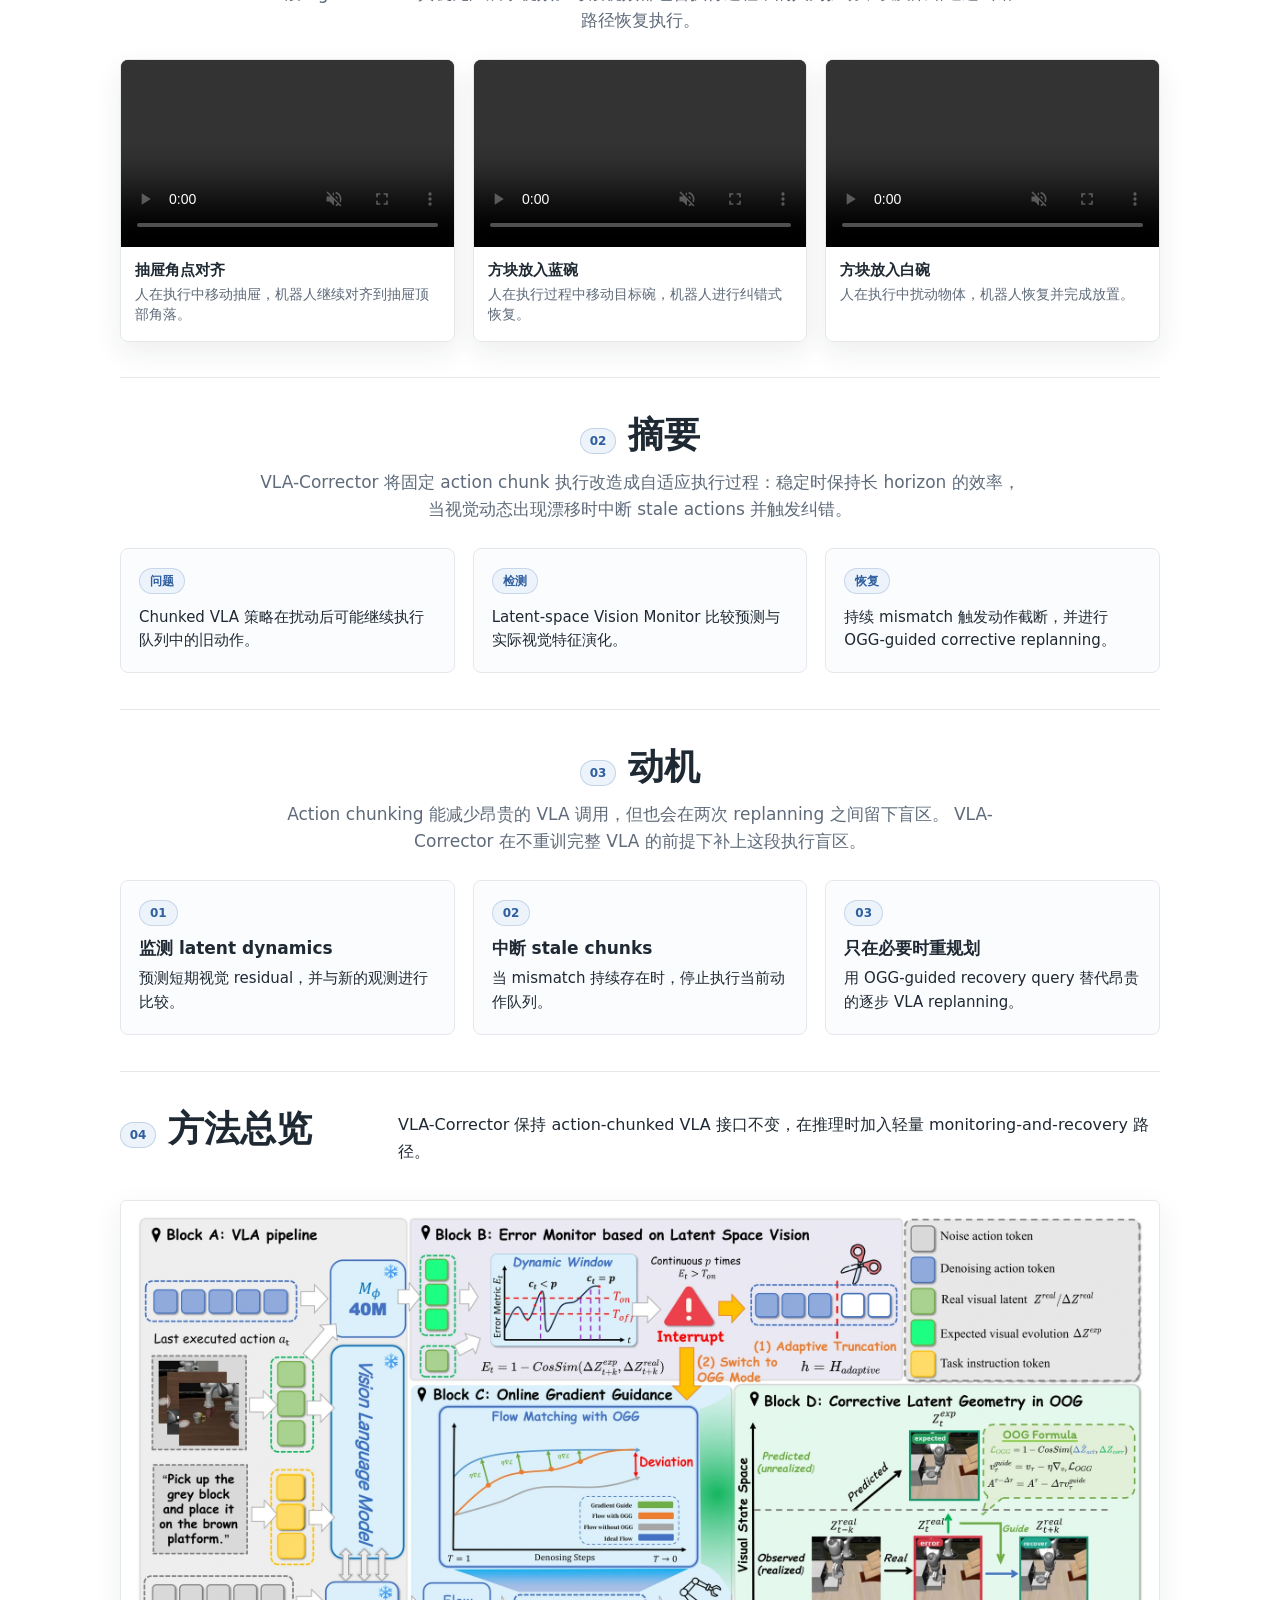
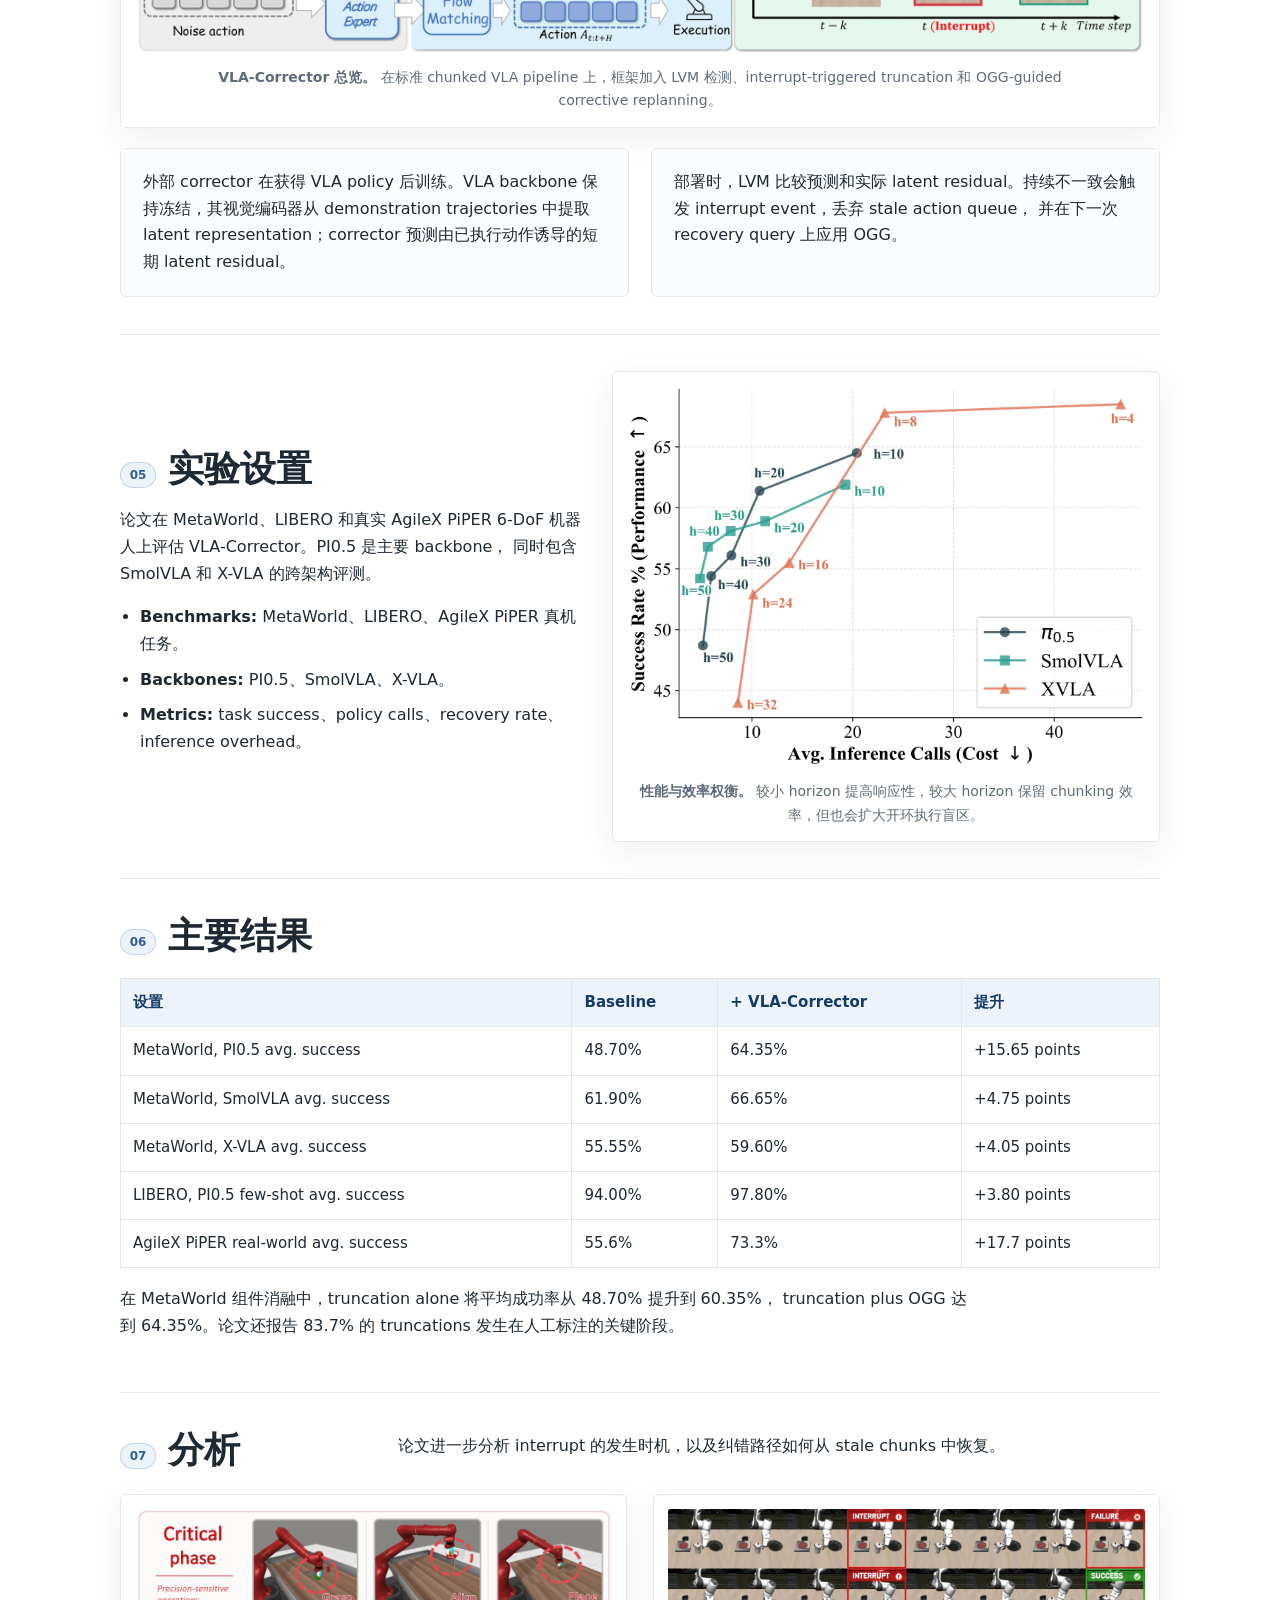
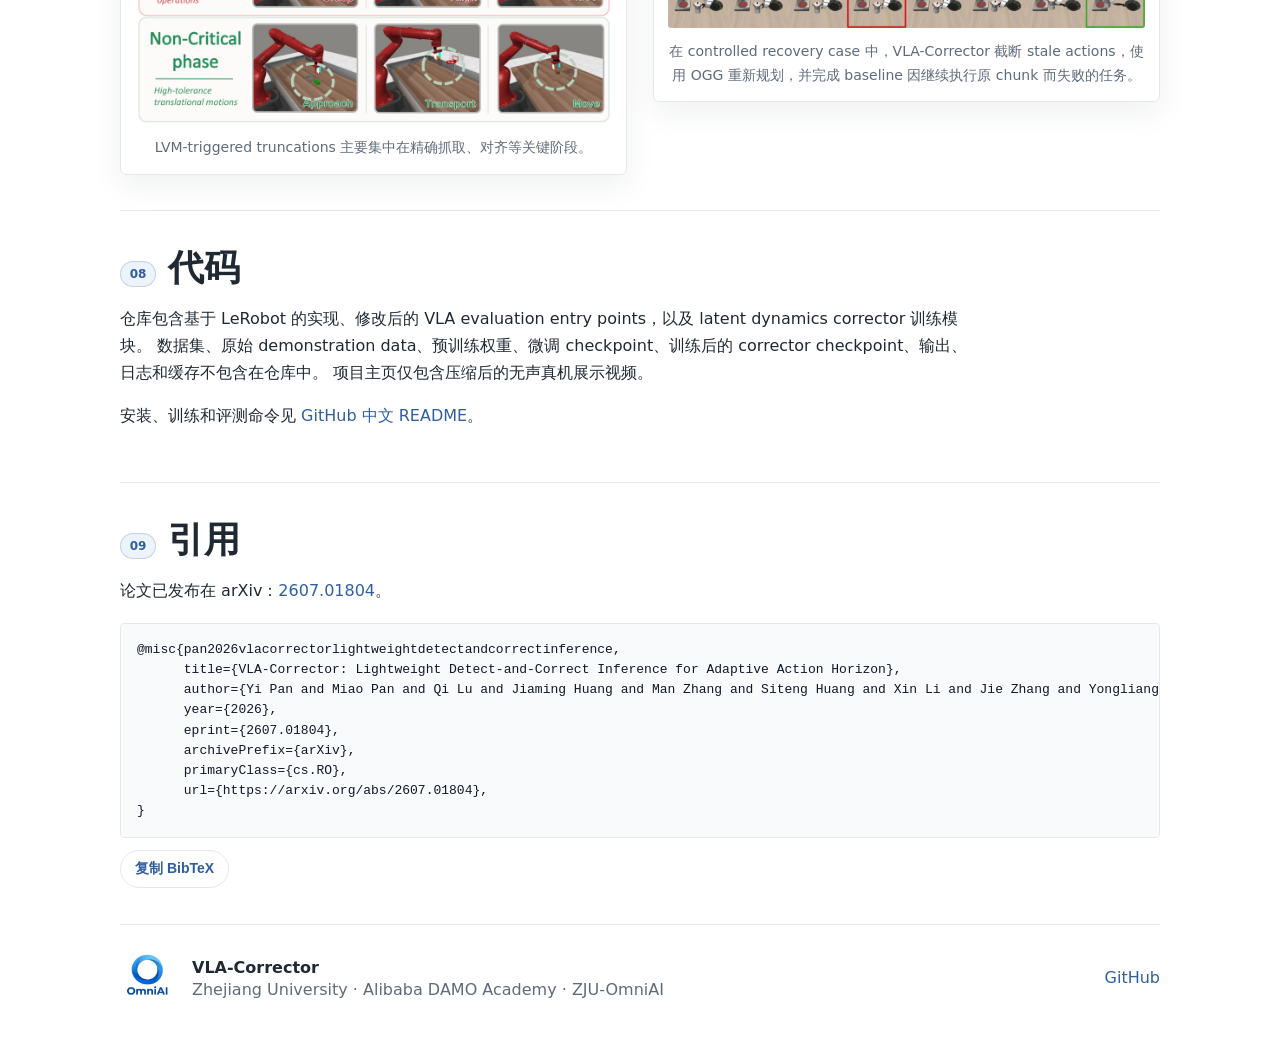
==== commit 6c939e70: "Make page entrance animation more visible" ====
--- a/docs/index_zh.html
+++ b/docs/index_zh.html
@@ -12,7 +12,7 @@
     <script>
       document.documentElement.classList.add("js-enabled");
     </script>
-    <link rel="stylesheet" href="assets/css/style.css?v=entrance-v1" />
+    <link rel="stylesheet" href="assets/css/style.css?v=entrance-v2" />
   </head>
   <body>
     <header class="topbar">
@@ -445,6 +445,6 @@
       <a href="https://github.com/ZJU-OmniAI/vla-corrector">GitHub</a>
     </footer>
 
-    <script src="assets/js/main.js?v=entrance-v1"></script>
+    <script src="assets/js/main.js?v=entrance-v2"></script>
   </body>
 </html>
--- a/docs/assets/css/style.css
+++ b/docs/assets/css/style.css
@@ -35,9 +35,28 @@
   pointer-events: none;
   opacity: 0;
   background:
-    radial-gradient(circle at 50% 20%, rgba(47, 95, 159, 0.16), transparent 34%),
-    linear-gradient(180deg, rgba(255, 255, 255, 0.98), rgba(247, 249, 252, 0.92));
-  transition: opacity 520ms ease;
+    radial-gradient(circle at 50% 18%, rgba(47, 95, 159, 0.24), transparent 30%),
+    radial-gradient(circle at 16% 86%, rgba(47, 95, 159, 0.1), transparent 28%),
+    linear-gradient(180deg, rgba(255, 255, 255, 0.99), rgba(245, 248, 252, 0.96));
+  transition: opacity 760ms ease;
+}
+
+body::after {
+  content: "";
+  position: fixed;
+  left: 50%;
+  top: 50%;
+  z-index: 81;
+  width: min(360px, 42vw);
+  height: 2px;
+  pointer-events: none;
+  opacity: 0;
+  background: linear-gradient(90deg, transparent, rgba(47, 95, 159, 0.82), transparent);
+  transform: translate(-50%, -50%) scaleX(0.2);
+  transform-origin: center;
+  transition:
+    opacity 520ms ease,
+    transform 820ms cubic-bezier(0.2, 0.72, 0.18, 1);
 }
 
 html.js-enabled.page-loading body::before {
@@ -46,6 +65,16 @@
 
 html.js-enabled.page-ready body::before {
   opacity: 0;
+}
+
+html.js-enabled.page-loading body::after {
+  opacity: 1;
+  transform: translate(-50%, -50%) scaleX(1);
+}
+
+html.js-enabled.page-ready body::after {
+  opacity: 0;
+  transform: translate(-50%, -50%) scaleX(1.18);
 }
 
 a {
@@ -795,8 +824,8 @@
   @keyframes heroFloatIn {
     from {
       opacity: 0;
-      filter: blur(10px);
-      transform: translate3d(0, 26px, 0) scale(0.985);
+      filter: blur(16px);
+      transform: translate3d(0, 42px, 0) scale(0.965);
     }
     to {
       opacity: 1;
@@ -808,7 +837,7 @@
   @keyframes topbarDropIn {
     from {
       opacity: 0;
-      transform: translate3d(0, -18px, 0);
+      transform: translate3d(0, -26px, 0);
     }
     to {
       opacity: 1;
@@ -835,43 +864,43 @@
   }
 
   html.js-enabled.page-ready .topbar {
-    animation: topbarDropIn 650ms cubic-bezier(0.2, 0.72, 0.18, 1) both;
+    animation: topbarDropIn 780ms 160ms cubic-bezier(0.2, 0.72, 0.18, 1) both;
   }
 
   html.js-enabled.page-ready .hero > * {
-    animation: heroFloatIn 820ms cubic-bezier(0.2, 0.72, 0.18, 1) both;
+    animation: heroFloatIn 980ms cubic-bezier(0.2, 0.72, 0.18, 1) both;
   }
 
   html.js-enabled.page-ready .hero-logo {
-    animation-delay: 90ms;
+    animation-delay: 240ms;
   }
 
   html.js-enabled.page-ready .hero h1 {
-    animation-delay: 180ms;
+    animation-delay: 360ms;
   }
 
   html.js-enabled.page-ready .tagline {
-    animation-delay: 270ms;
+    animation-delay: 470ms;
   }
 
   html.js-enabled.page-ready .authors {
-    animation-delay: 360ms;
+    animation-delay: 580ms;
   }
 
   html.js-enabled.page-ready .affiliation {
-    animation-delay: 420ms;
+    animation-delay: 660ms;
   }
 
   html.js-enabled.page-ready .emails {
-    animation-delay: 480ms;
+    animation-delay: 730ms;
   }
 
   html.js-enabled.page-ready .links {
-    animation-delay: 570ms;
+    animation-delay: 850ms;
   }
 
   html.js-enabled.page-ready .teaser-section {
-    animation: heroFloatIn 900ms 720ms cubic-bezier(0.2, 0.72, 0.18, 1) both;
+    animation: heroFloatIn 1100ms 1030ms cubic-bezier(0.2, 0.72, 0.18, 1) both;
   }
 
   html.js-enabled.page-ready .teaser-card {
@@ -933,7 +962,9 @@
   }
 
   html.js-enabled.page-loading body::before,
-  html.js-enabled.page-ready body::before {
+  html.js-enabled.page-ready body::before,
+  html.js-enabled.page-loading body::after,
+  html.js-enabled.page-ready body::after {
     opacity: 0;
   }
 }
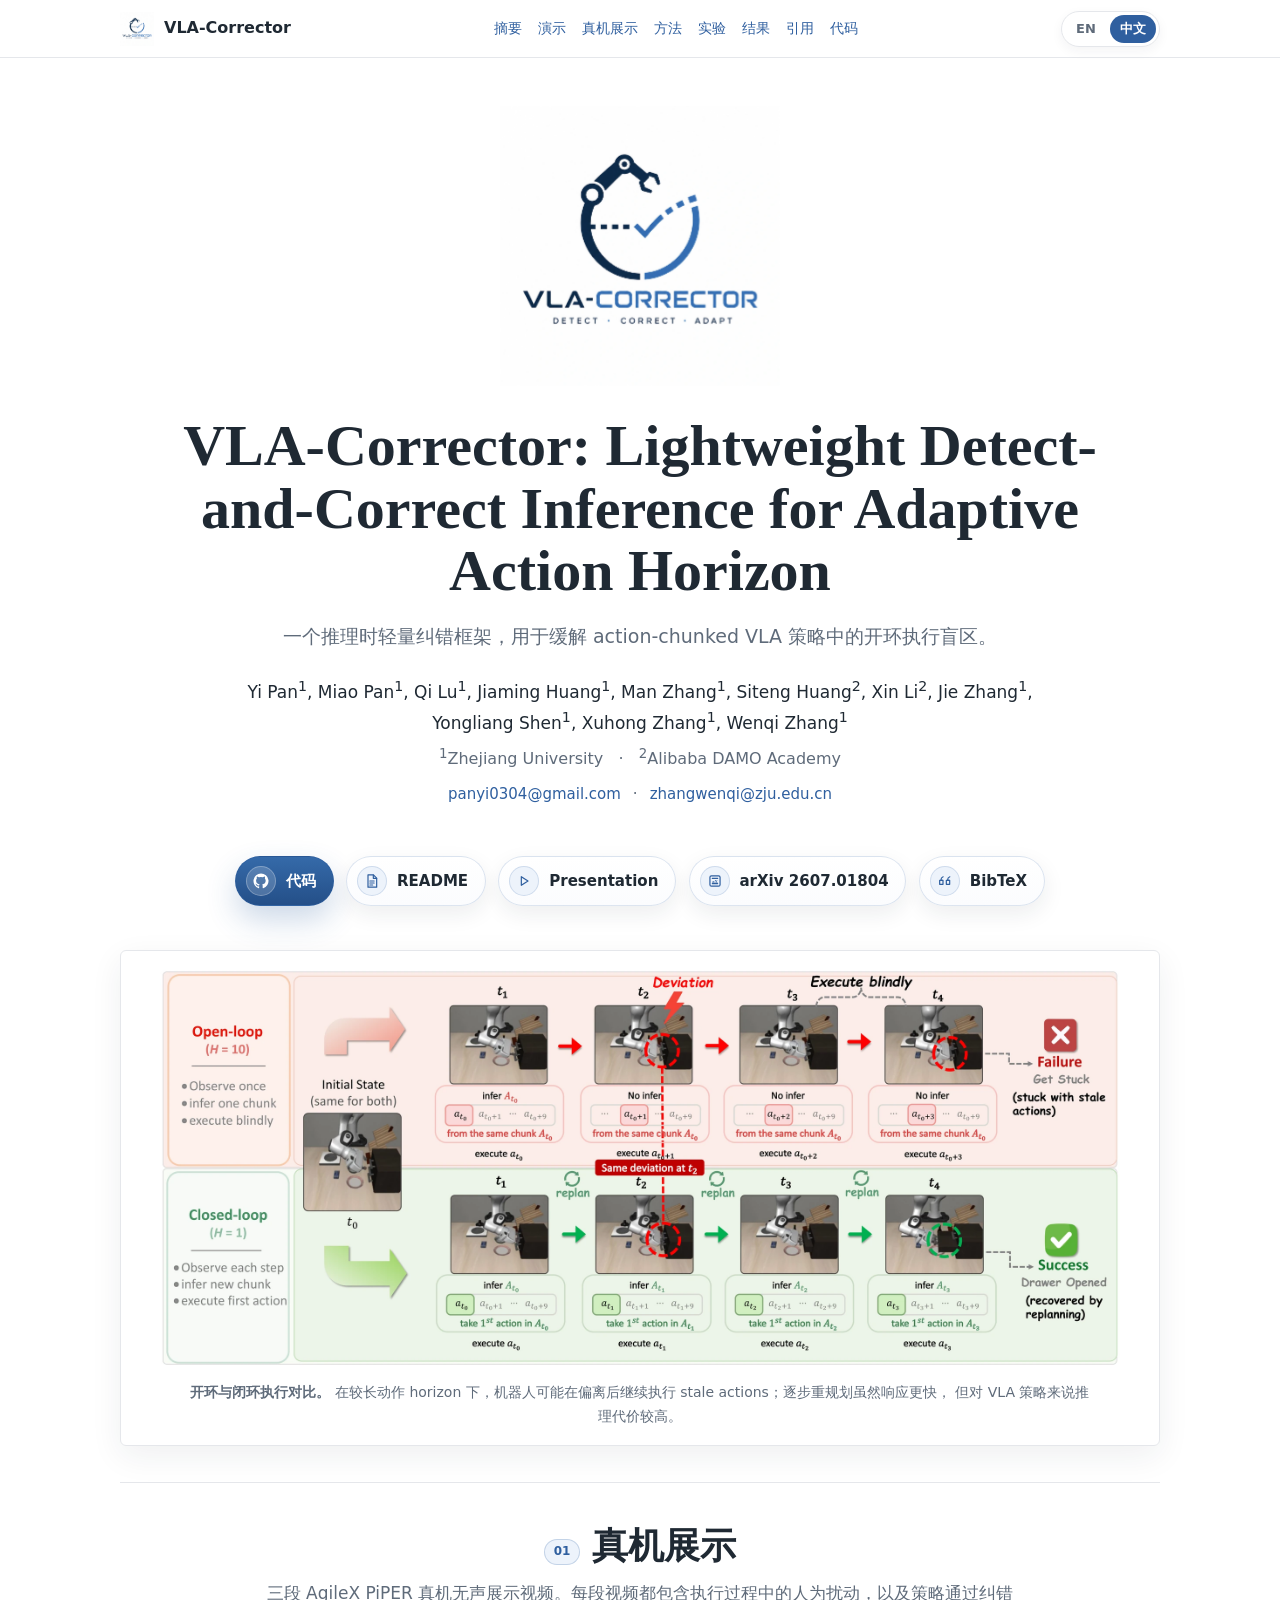
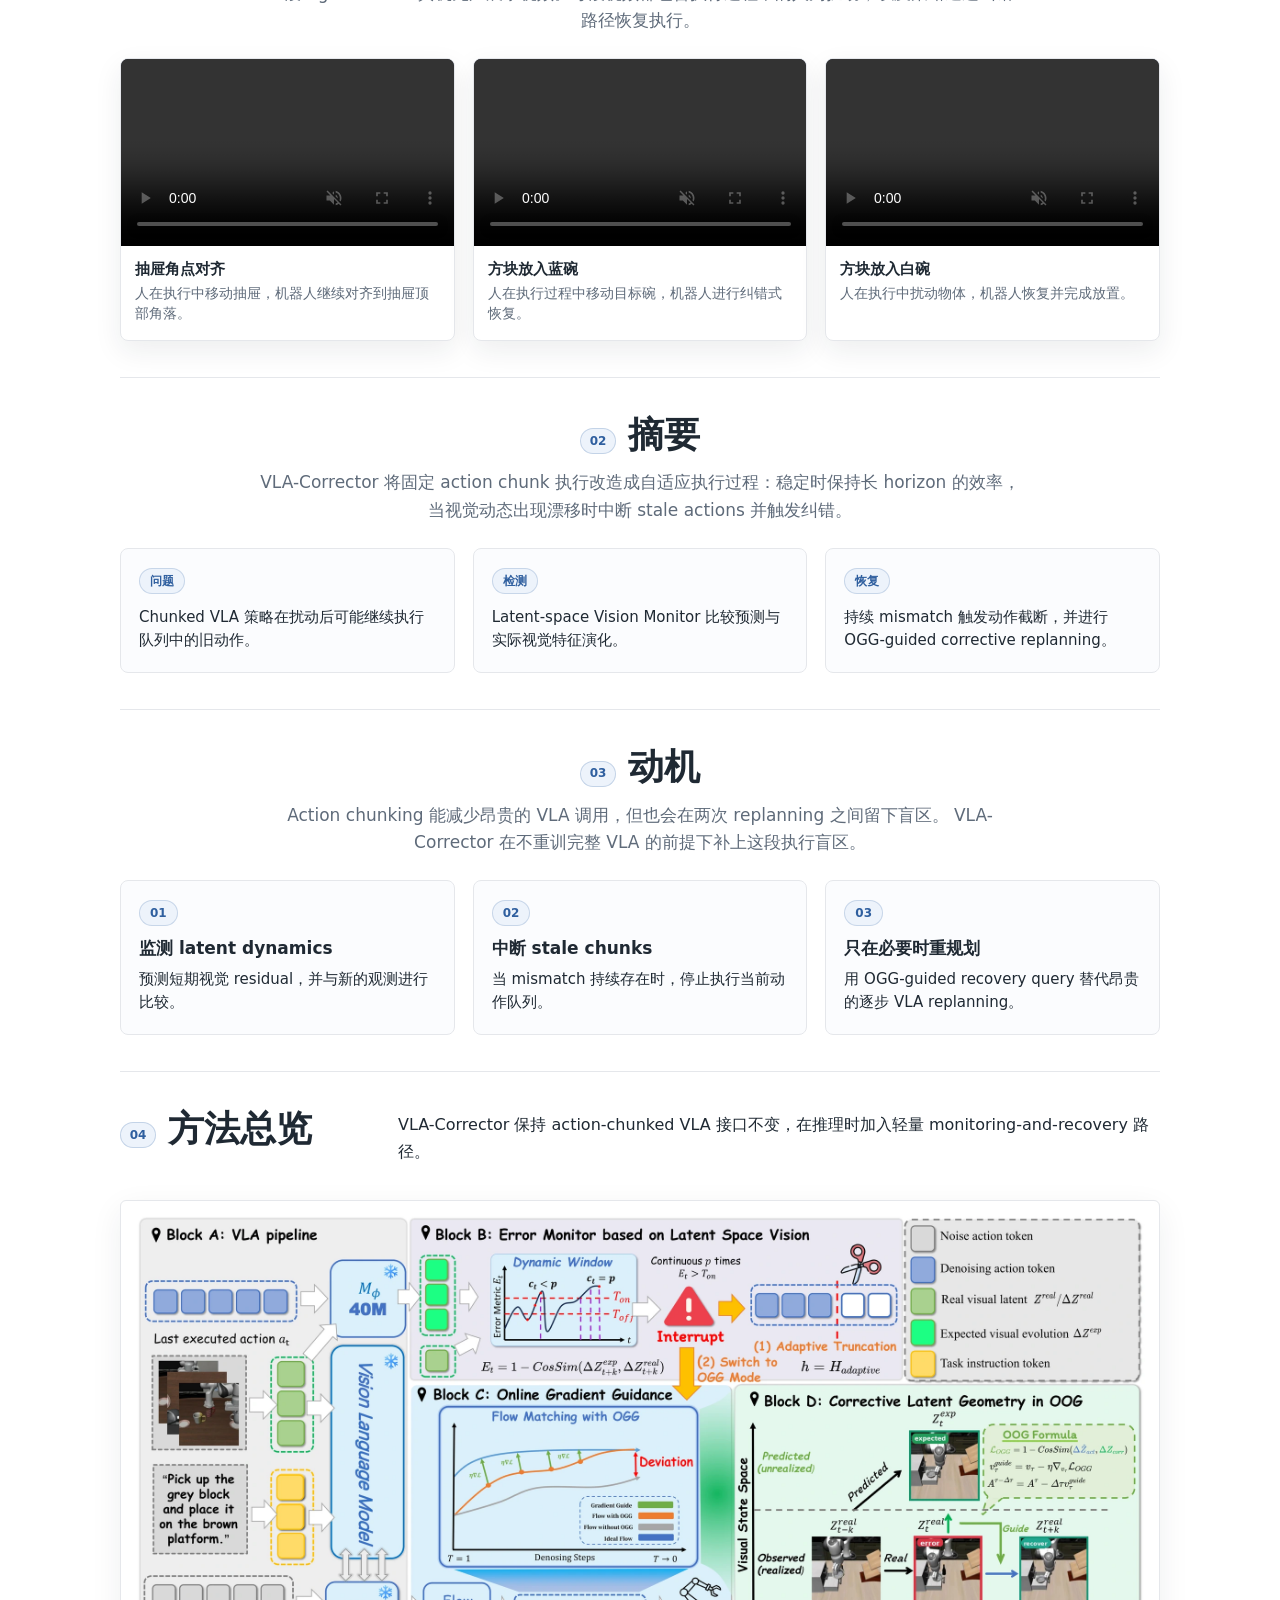
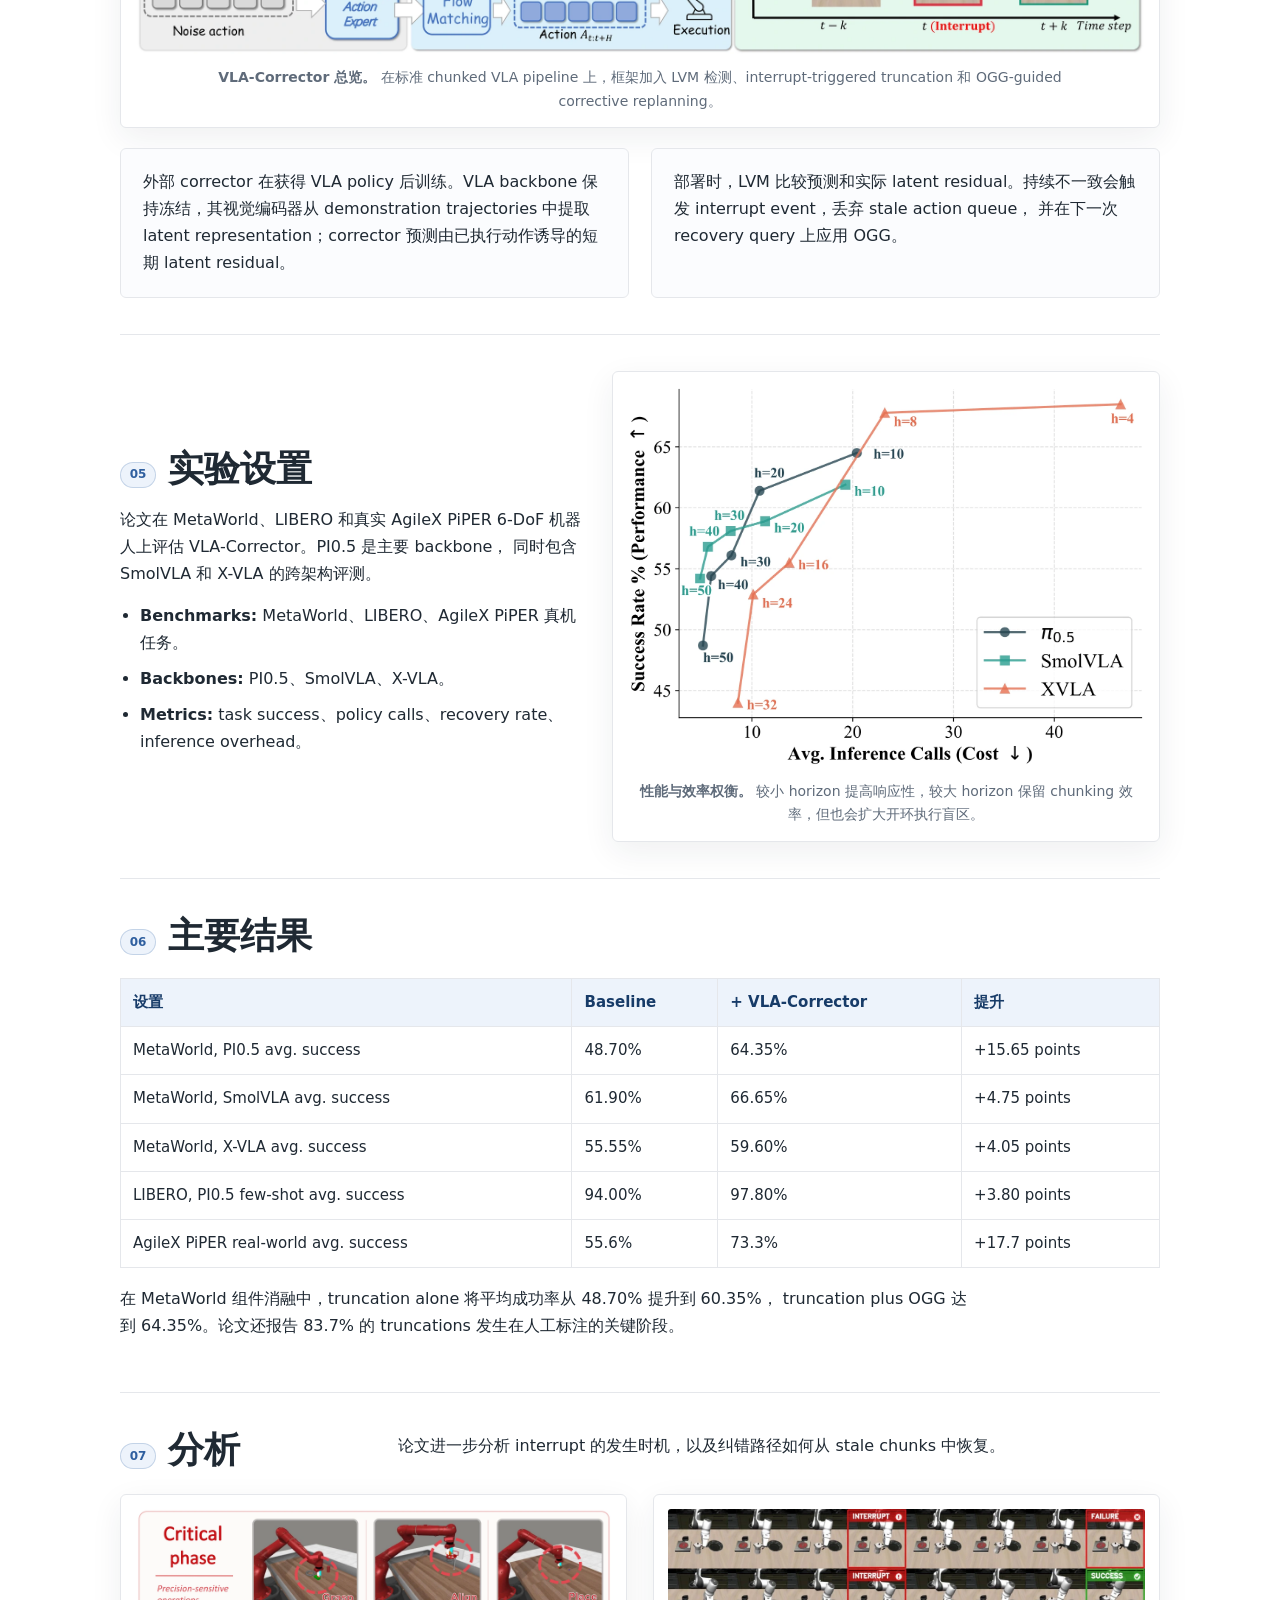
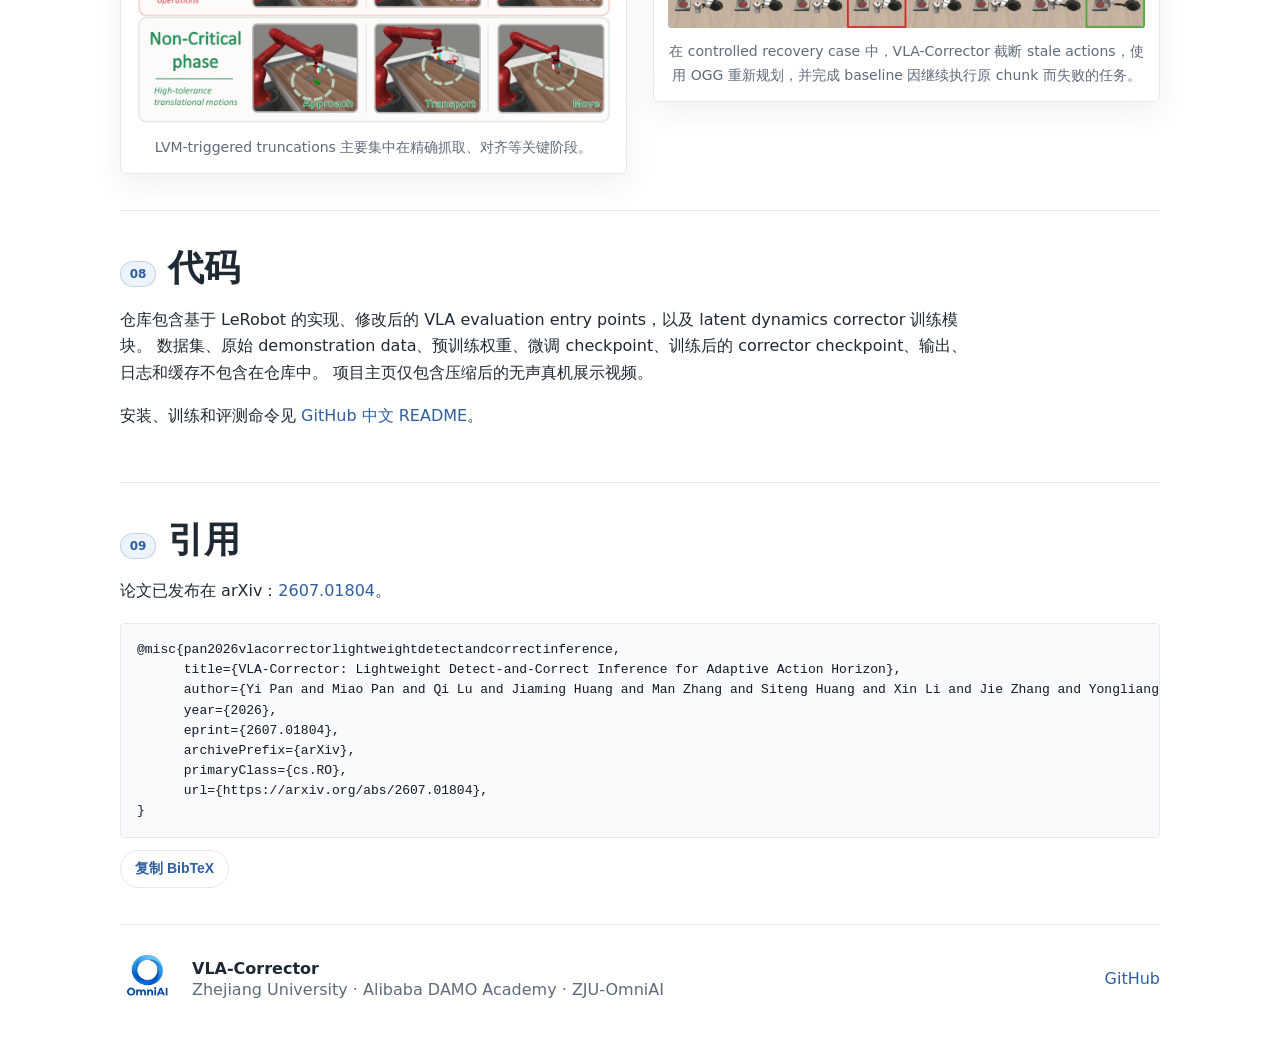
==== commit 1faefa73: "Simplify page entrance animation" ====
--- a/docs/index_zh.html
+++ b/docs/index_zh.html
@@ -12,7 +12,7 @@
     <script>
       document.documentElement.classList.add("js-enabled");
     </script>
-    <link rel="stylesheet" href="assets/css/style.css?v=entrance-v2" />
+    <link rel="stylesheet" href="assets/css/style.css?v=entrance-v3" />
   </head>
   <body>
     <header class="topbar">
@@ -445,6 +445,6 @@
       <a href="https://github.com/ZJU-OmniAI/vla-corrector">GitHub</a>
     </footer>
 
-    <script src="assets/js/main.js?v=entrance-v2"></script>
+    <script src="assets/js/main.js?v=entrance-v3"></script>
   </body>
 </html>
--- a/docs/assets/css/style.css
+++ b/docs/assets/css/style.css
@@ -25,56 +25,6 @@
   font-family: ui-sans-serif, system-ui, -apple-system, BlinkMacSystemFont, "Segoe UI", sans-serif;
   line-height: 1.68;
   counter-reset: page-section;
-}
-
-body::before {
-  content: "";
-  position: fixed;
-  inset: 0;
-  z-index: 80;
-  pointer-events: none;
-  opacity: 0;
-  background:
-    radial-gradient(circle at 50% 18%, rgba(47, 95, 159, 0.24), transparent 30%),
-    radial-gradient(circle at 16% 86%, rgba(47, 95, 159, 0.1), transparent 28%),
-    linear-gradient(180deg, rgba(255, 255, 255, 0.99), rgba(245, 248, 252, 0.96));
-  transition: opacity 760ms ease;
-}
-
-body::after {
-  content: "";
-  position: fixed;
-  left: 50%;
-  top: 50%;
-  z-index: 81;
-  width: min(360px, 42vw);
-  height: 2px;
-  pointer-events: none;
-  opacity: 0;
-  background: linear-gradient(90deg, transparent, rgba(47, 95, 159, 0.82), transparent);
-  transform: translate(-50%, -50%) scaleX(0.2);
-  transform-origin: center;
-  transition:
-    opacity 520ms ease,
-    transform 820ms cubic-bezier(0.2, 0.72, 0.18, 1);
-}
-
-html.js-enabled.page-loading body::before {
-  opacity: 1;
-}
-
-html.js-enabled.page-ready body::before {
-  opacity: 0;
-}
-
-html.js-enabled.page-loading body::after {
-  opacity: 1;
-  transform: translate(-50%, -50%) scaleX(1);
-}
-
-html.js-enabled.page-ready body::after {
-  opacity: 0;
-  transform: translate(-50%, -50%) scaleX(1.18);
 }
 
 a {
@@ -824,20 +774,18 @@
   @keyframes heroFloatIn {
     from {
       opacity: 0;
-      filter: blur(16px);
-      transform: translate3d(0, 42px, 0) scale(0.965);
+      transform: translate3d(0, 18px, 0);
     }
     to {
       opacity: 1;
-      filter: blur(0);
-      transform: translate3d(0, 0, 0) scale(1);
+      transform: translate3d(0, 0, 0);
     }
   }
 
   @keyframes topbarDropIn {
     from {
       opacity: 0;
-      transform: translate3d(0, -26px, 0);
+      transform: translate3d(0, -12px, 0);
     }
     to {
       opacity: 1;
@@ -864,65 +812,48 @@
   }
 
   html.js-enabled.page-ready .topbar {
-    animation: topbarDropIn 780ms 160ms cubic-bezier(0.2, 0.72, 0.18, 1) both;
+    animation: topbarDropIn 420ms 40ms ease-out both;
   }
 
   html.js-enabled.page-ready .hero > * {
-    animation: heroFloatIn 980ms cubic-bezier(0.2, 0.72, 0.18, 1) both;
+    animation: heroFloatIn 520ms ease-out both;
   }
 
   html.js-enabled.page-ready .hero-logo {
-    animation-delay: 240ms;
+    animation-delay: 70ms;
   }
 
   html.js-enabled.page-ready .hero h1 {
-    animation-delay: 360ms;
+    animation-delay: 120ms;
   }
 
   html.js-enabled.page-ready .tagline {
-    animation-delay: 470ms;
+    animation-delay: 170ms;
   }
 
   html.js-enabled.page-ready .authors {
-    animation-delay: 580ms;
+    animation-delay: 220ms;
   }
 
   html.js-enabled.page-ready .affiliation {
-    animation-delay: 660ms;
+    animation-delay: 260ms;
   }
 
   html.js-enabled.page-ready .emails {
-    animation-delay: 730ms;
+    animation-delay: 300ms;
   }
 
   html.js-enabled.page-ready .links {
-    animation-delay: 850ms;
+    animation-delay: 350ms;
   }
 
   html.js-enabled.page-ready .teaser-section {
-    animation: heroFloatIn 1100ms 1030ms cubic-bezier(0.2, 0.72, 0.18, 1) both;
+    animation: heroFloatIn 560ms 430ms ease-out both;
   }
 
   html.js-enabled.page-ready .teaser-card {
     animation: paperFloat 6.5s 1.7s ease-in-out infinite;
     transform-origin: center;
-  }
-
-  .reveal-float {
-    opacity: 0;
-    filter: blur(7px);
-    transform: translate3d(0, 34px, 0);
-    transition:
-      opacity 720ms ease,
-      filter 720ms ease,
-      transform 720ms cubic-bezier(0.2, 0.72, 0.18, 1);
-    will-change: opacity, filter, transform;
-  }
-
-  .reveal-float.is-visible {
-    opacity: 1;
-    filter: blur(0);
-    transform: translate3d(0, 0, 0);
   }
 
   .video-card,
@@ -961,12 +892,6 @@
     transition-duration: 0.001ms !important;
   }
 
-  html.js-enabled.page-loading body::before,
-  html.js-enabled.page-ready body::before,
-  html.js-enabled.page-loading body::after,
-  html.js-enabled.page-ready body::after {
-    opacity: 0;
-  }
 }
 
 @media (max-width: 860px) {
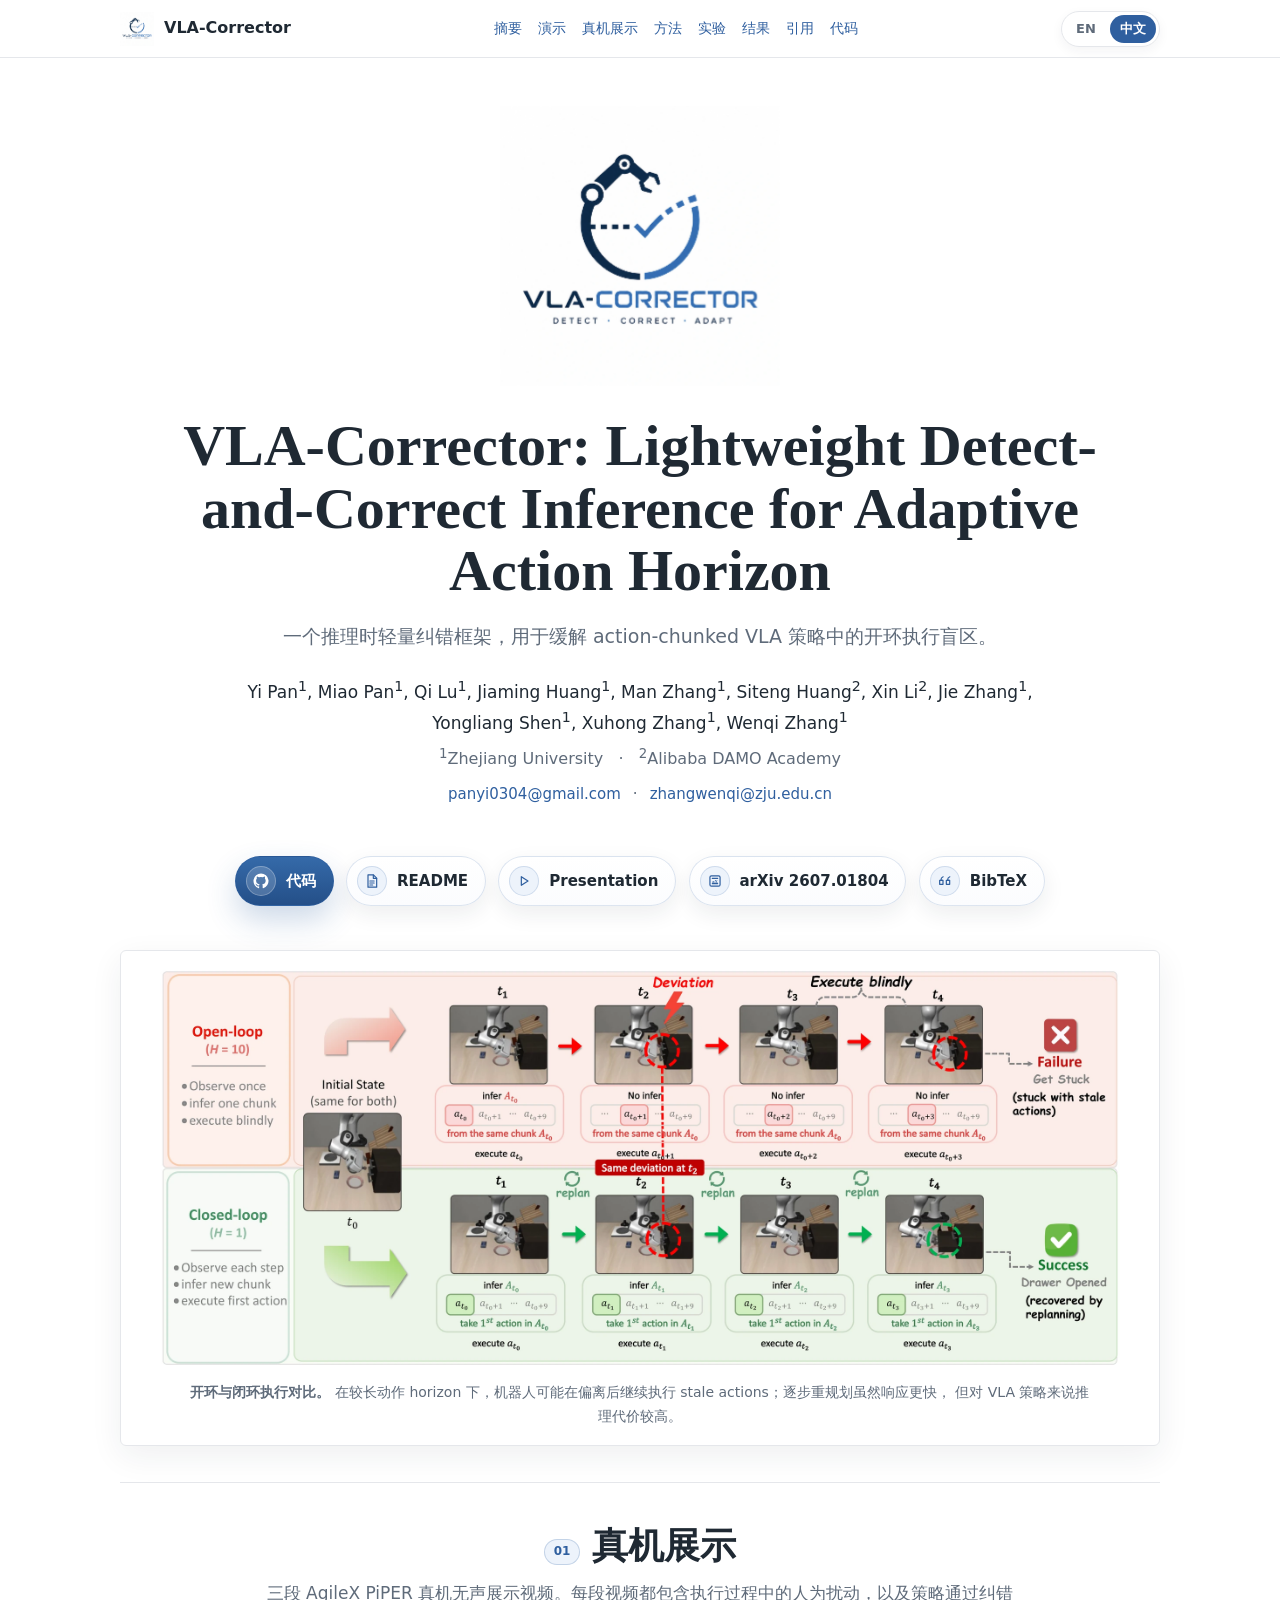
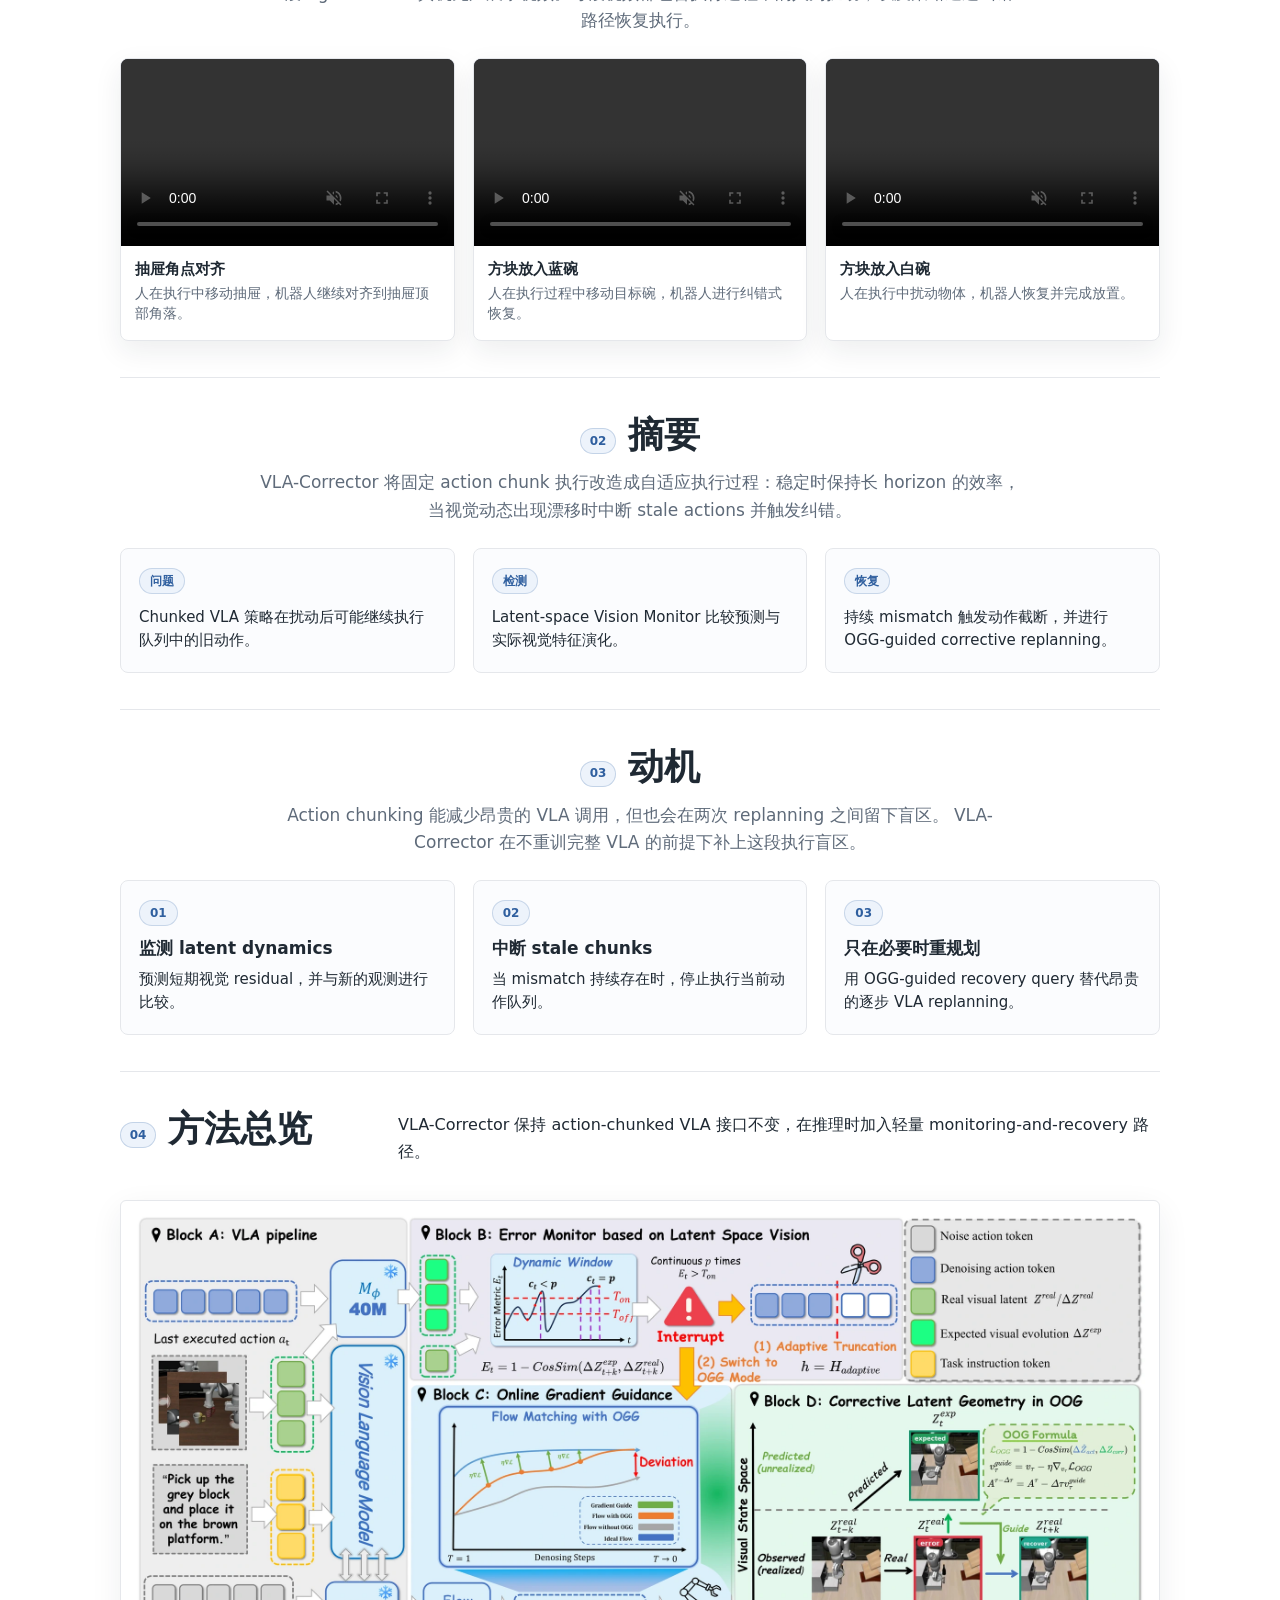
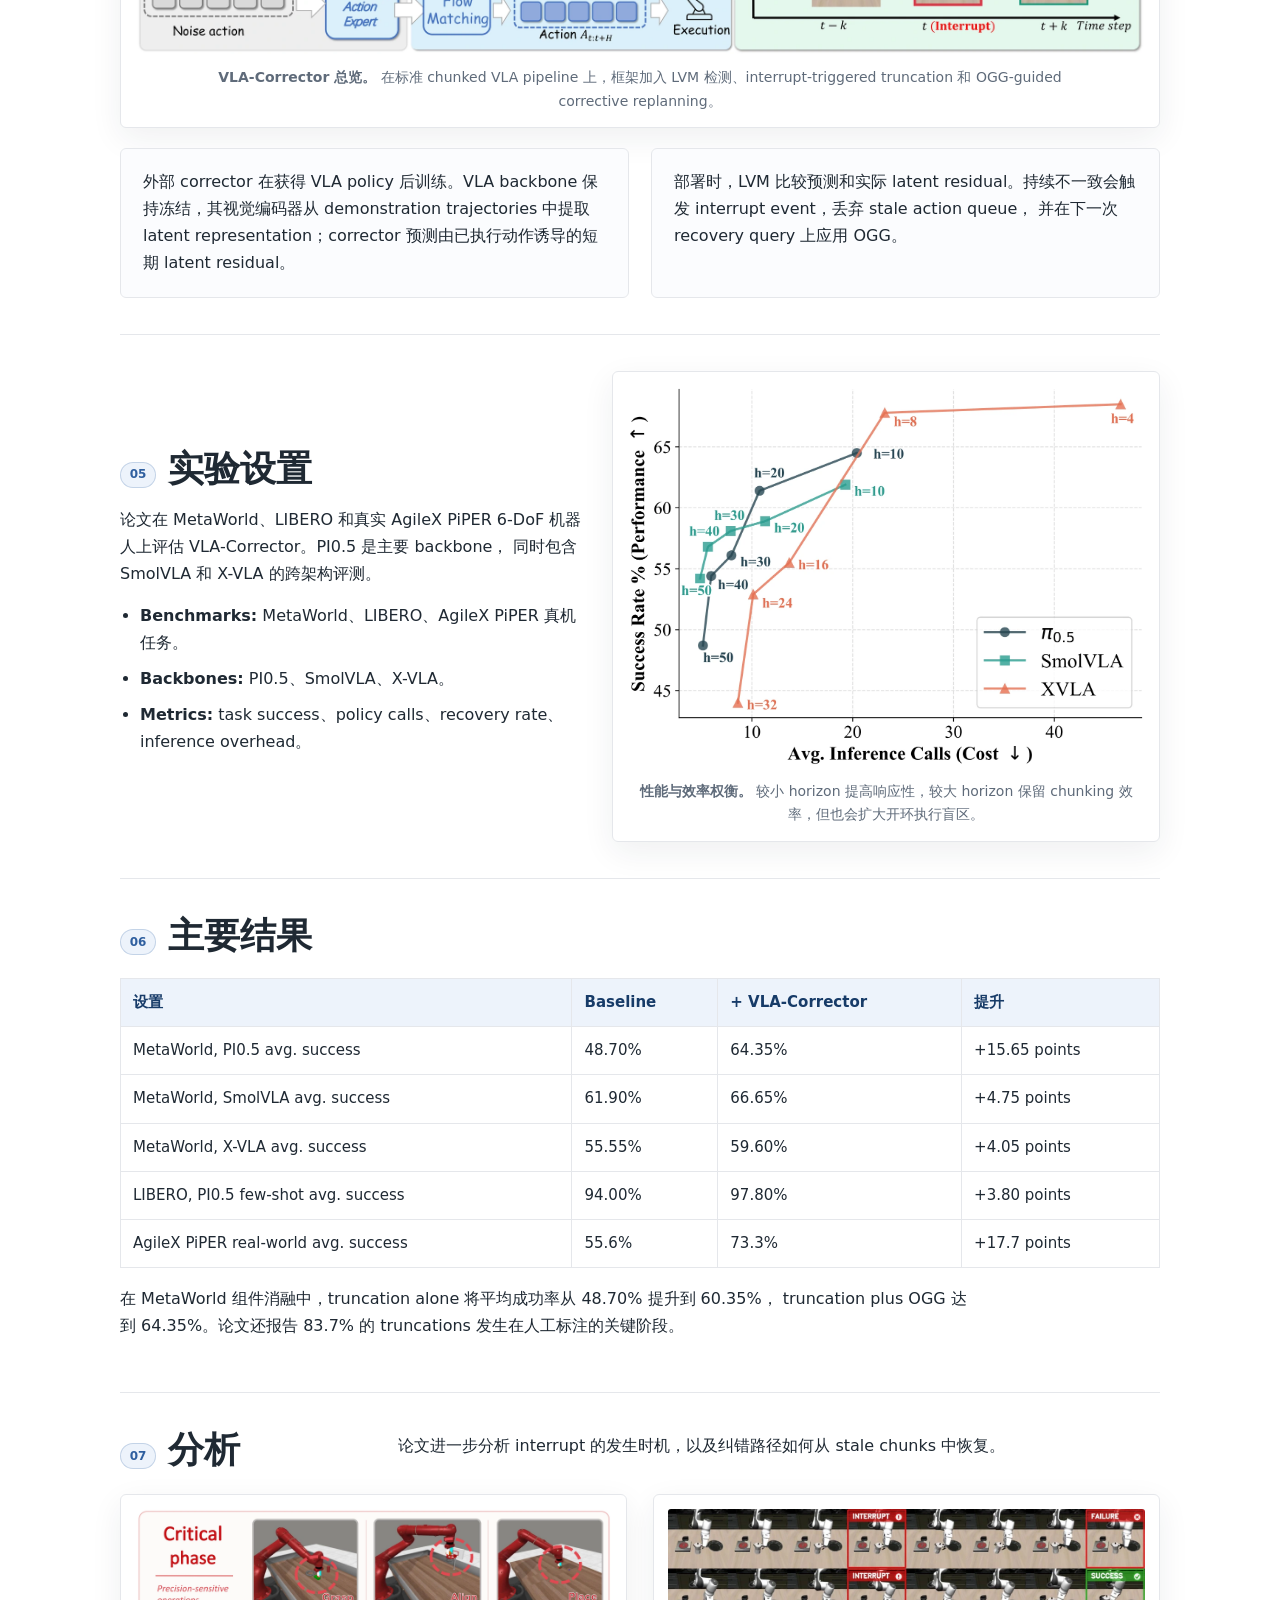
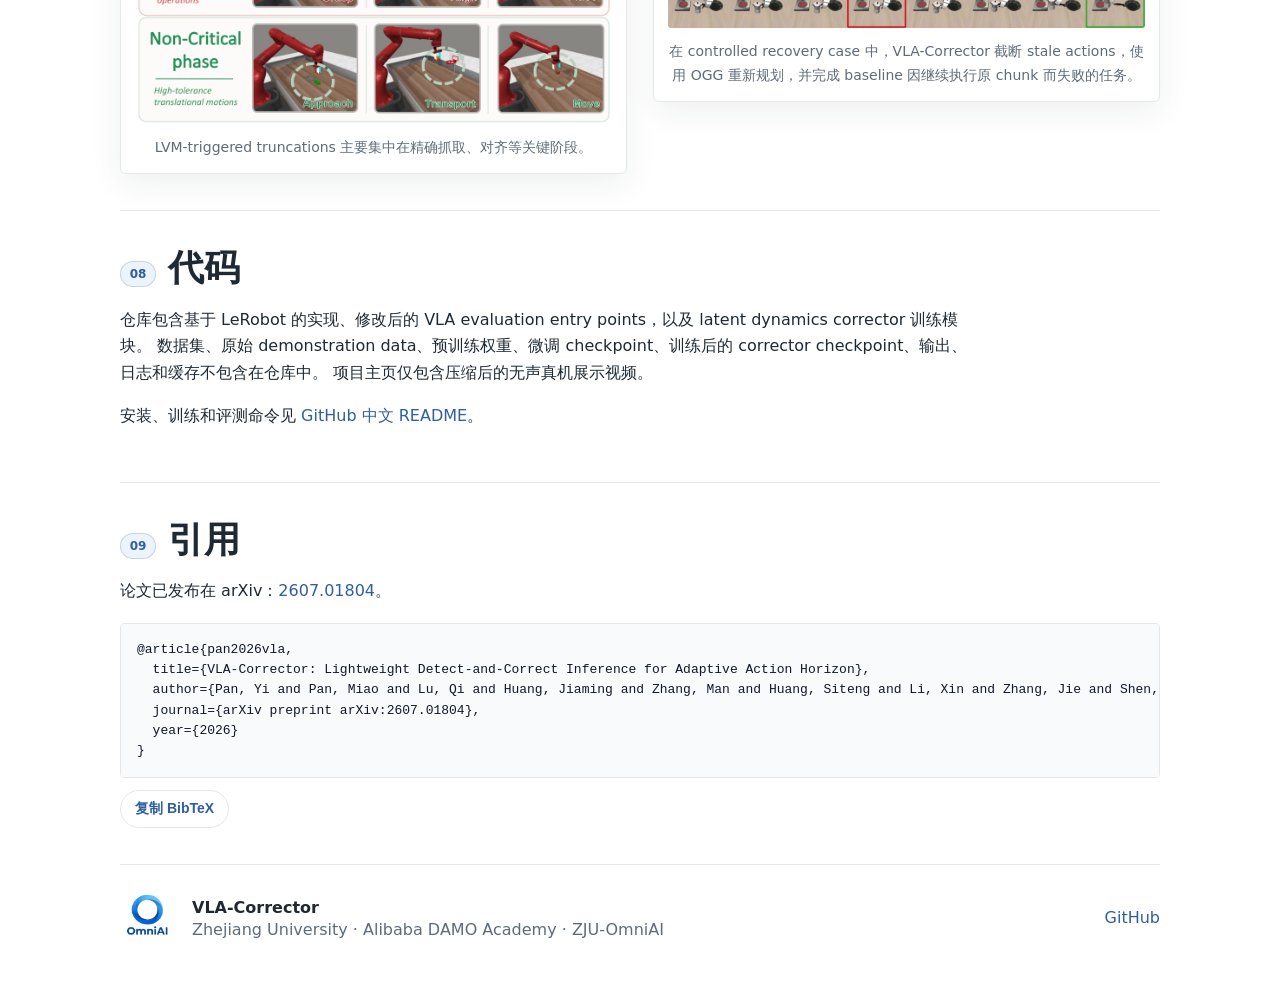
==== commit 7319a123: "Update citation" ====
--- a/docs/index_zh.html
+++ b/docs/index_zh.html
@@ -122,7 +122,7 @@
             <div class="presentation-bar">
               <span class="presentation-eyebrow"><span class="dot"></span>Presentation</span>
               <div class="presentation-actions">
-                <a class="presentation-action" href="presentation.html" target="_blank" rel="noopener">
+                <a class="presentation-action" href="presentation.html?v=slides-v2" target="_blank" rel="noopener">
                   <span>Open full</span>
                 </a>
                 <button class="presentation-action" type="button" id="presentClose">
@@ -134,7 +134,7 @@
               <iframe
                 id="presentIframe"
                 title="VLA-Corrector presentation"
-                data-src="presentation.html?v=arxiv-v1"
+                data-src="presentation.html?v=slides-v2"
                 allowfullscreen
               ></iframe>
             </div>
@@ -423,14 +423,11 @@
       <section id="citation" class="content-section">
         <h2>引用</h2>
         <p>论文已发布在 arXiv：<a href="https://arxiv.org/abs/2607.01804">2607.01804</a>。</p>
-        <pre id="bibtex"><code>@misc{pan2026vlacorrectorlightweightdetectandcorrectinference,
-      title={VLA-Corrector: Lightweight Detect-and-Correct Inference for Adaptive Action Horizon},
-      author={Yi Pan and Miao Pan and Qi Lu and Jiaming Huang and Man Zhang and Siteng Huang and Xin Li and Jie Zhang and Yongliang Shen and Xuhong Zhang and Wenqi Zhang},
-      year={2026},
-      eprint={2607.01804},
-      archivePrefix={arXiv},
-      primaryClass={cs.RO},
-      url={https://arxiv.org/abs/2607.01804},
+        <pre id="bibtex"><code>@article{pan2026vla,
+  title={VLA-Corrector: Lightweight Detect-and-Correct Inference for Adaptive Action Horizon},
+  author={Pan, Yi and Pan, Miao and Lu, Qi and Huang, Jiaming and Zhang, Man and Huang, Siteng and Li, Xin and Zhang, Jie and Shen, Yongliang and Zhang, Xuhong and others},
+  journal={arXiv preprint arXiv:2607.01804},
+  year={2026}
 }</code></pre>
         <button class="copy-button" type="button" data-copy-bibtex data-copied-label="已复制" data-copy-label="复制 BibTeX" data-select-label="请选择 BibTeX">复制 BibTeX</button>
       </section>
